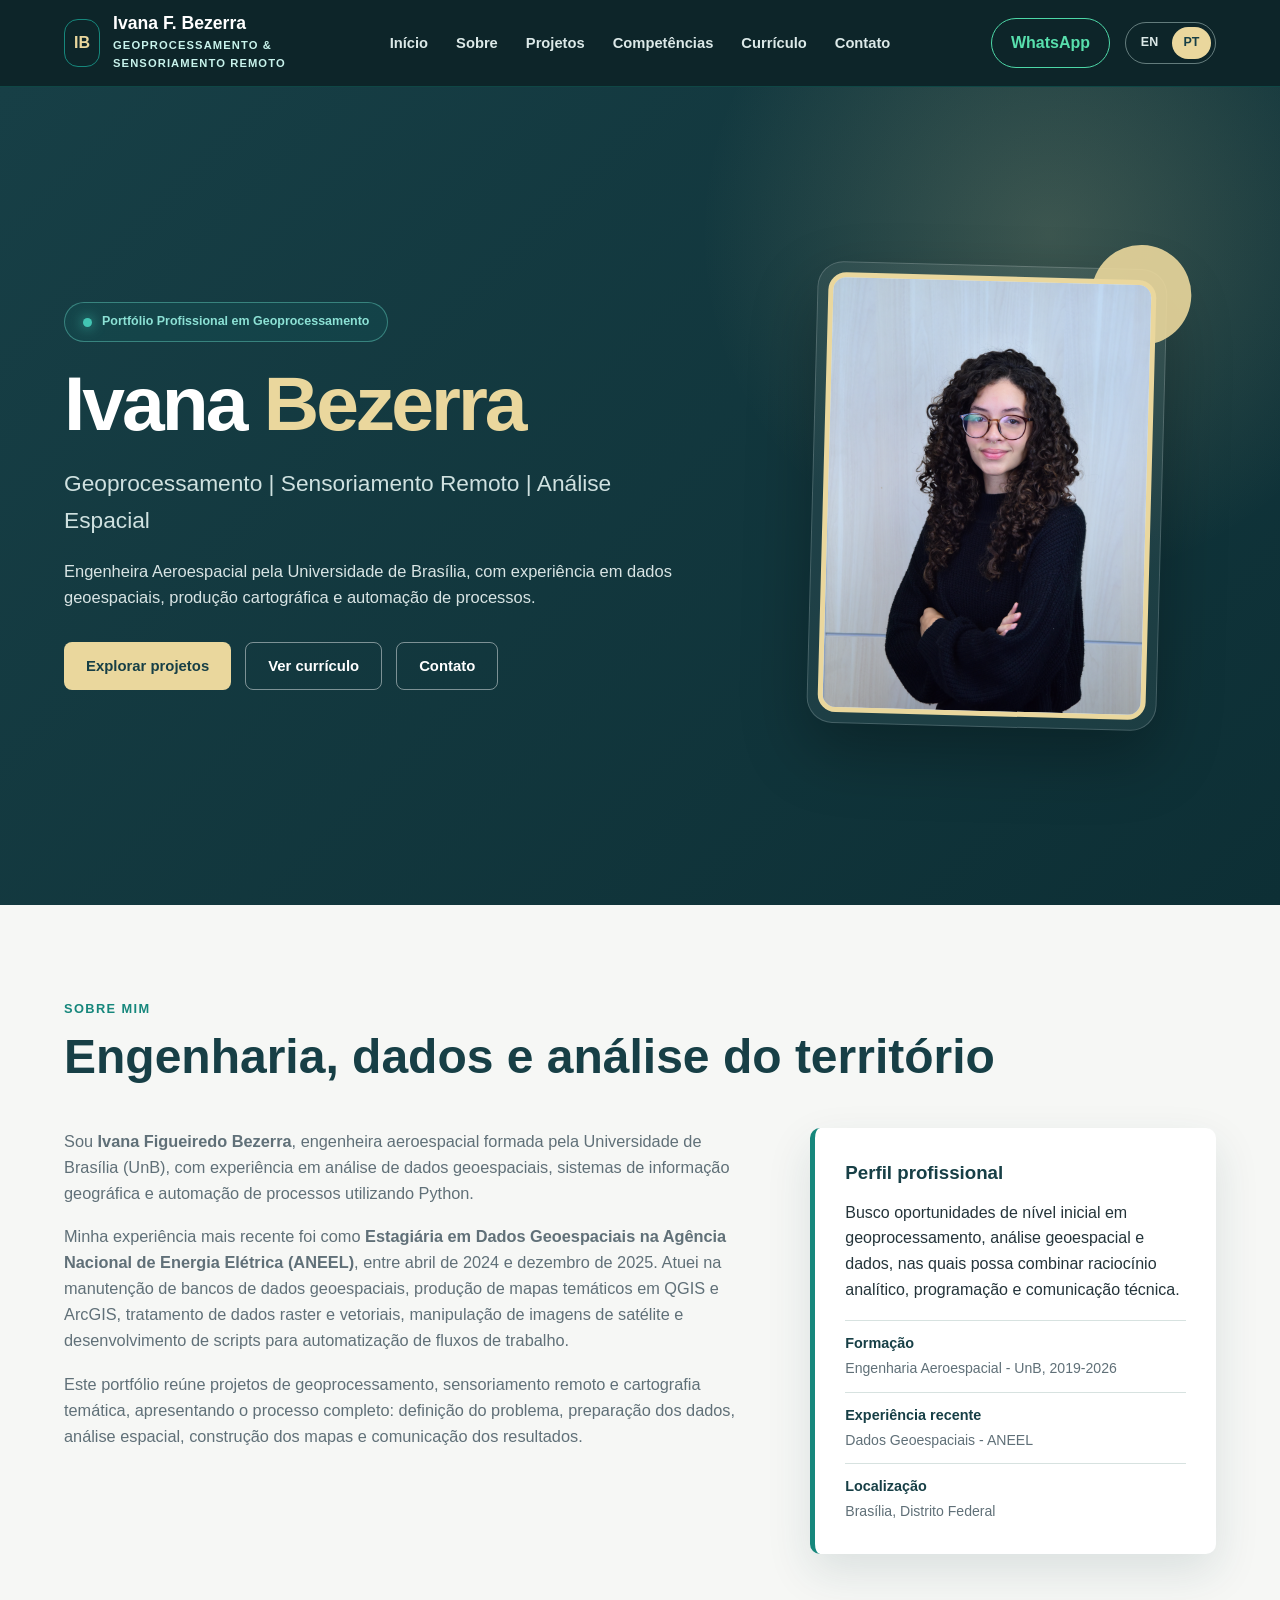
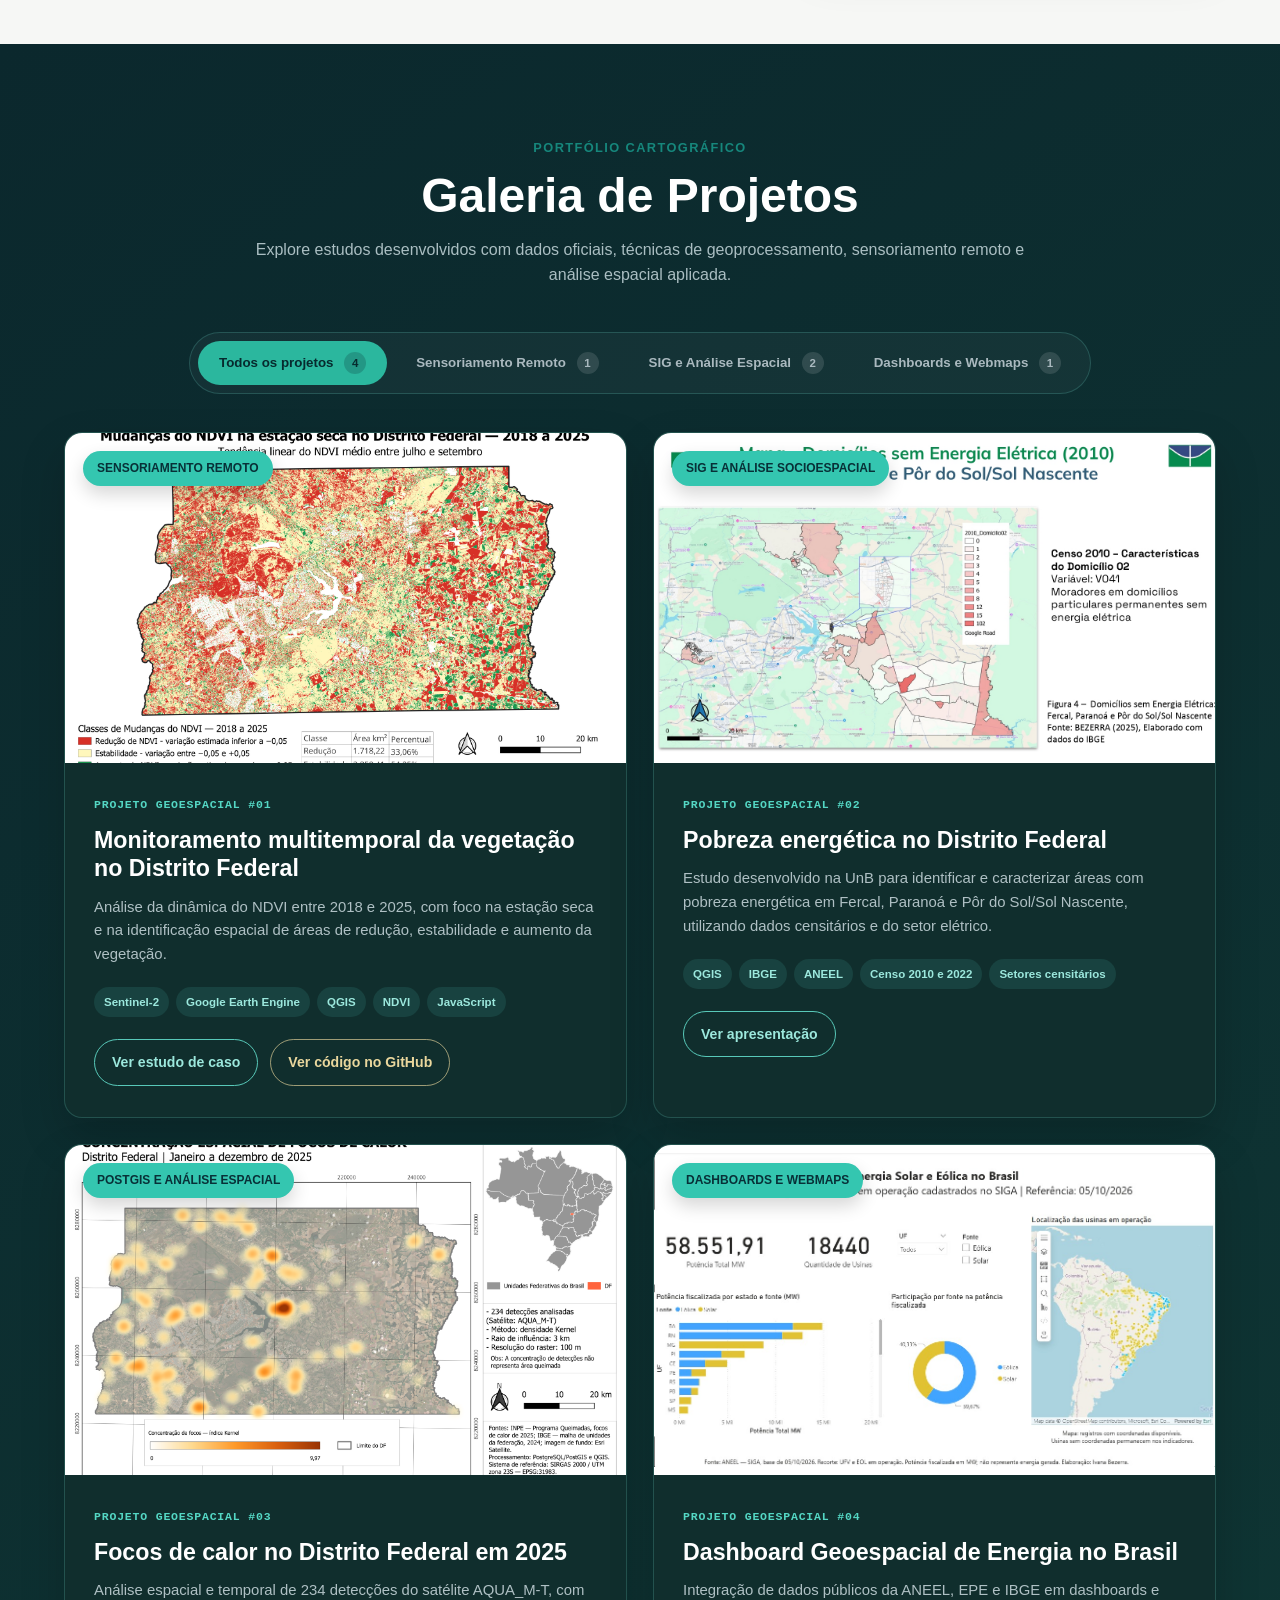
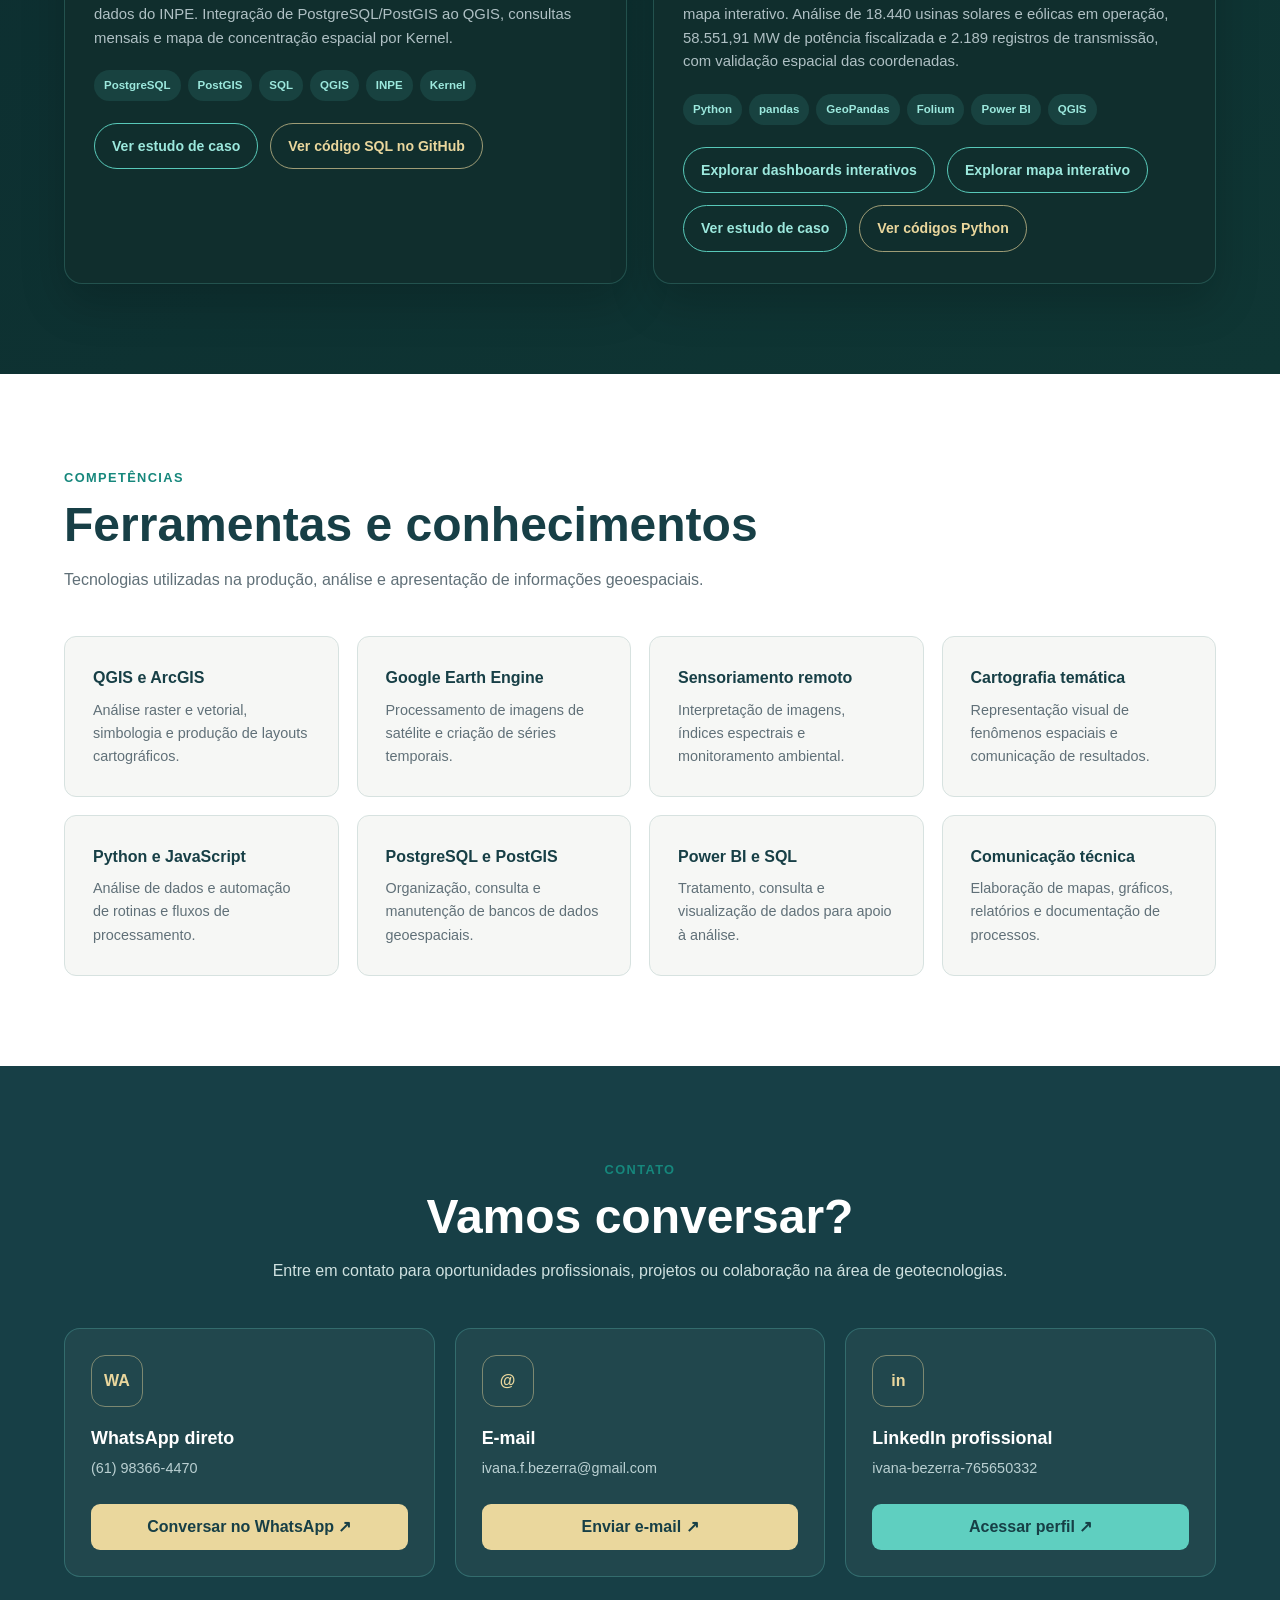
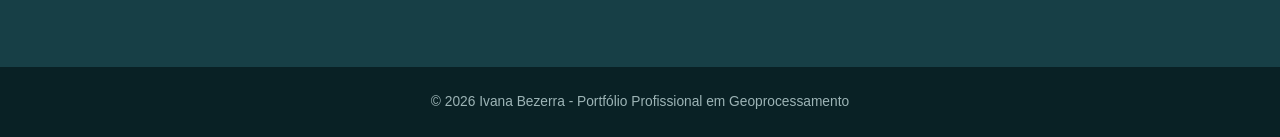
==== pt/index.html @ 97e7519b "Add files via upload English option" ====
<!DOCTYPE html>

<html lang="pt-BR">
<head>
<meta charset="utf-8"/><meta content="width=device-width, initial-scale=1.0" name="viewport"/>
<title>Ivana Bezerra | Portfólio Profissional em Geoprocessamento</title>
<meta content="Portfólio profissional de Ivana Bezerra em geoprocessamento, sensoriamento remoto, cartografia temática e análise espacial." name="description"/>

<link href="../styles.css" rel="stylesheet"/><link href="https://ivanafbezerra-afk.github.io/pt/" rel="canonical"/><link href="https://ivanafbezerra-afk.github.io/" hreflang="en" rel="alternate"/><link href="https://ivanafbezerra-afk.github.io/pt/" hreflang="pt-BR" rel="alternate"/><link href="https://ivanafbezerra-afk.github.io/" hreflang="x-default" rel="alternate"/><meta content="website" property="og:type"/><meta content="Ivana Bezerra | Portfólio Profissional em Geoprocessamento" property="og:title"/><meta content="Portfólio profissional de Ivana Bezerra em geoprocessamento, sensoriamento remoto, cartografia temática e análise espacial." property="og:description"/><meta content="pt_BR" property="og:locale"/><meta content="https://ivanafbezerra-afk.github.io/pt/" property="og:url"/></head>
<body>
<header><nav class="container"><a class="brand" href="#inicio"><span class="brand-mark">IB</span><span><strong>Ivana F. Bezerra</strong><small>Geoprocessamento &amp; Sensoriamento Remoto</small></span></a><ul class="menu"><li><a href="#inicio">Início</a></li><li><a href="#sobre">Sobre</a></li><li><a href="#projetos">Projetos</a></li><li><a href="#competencias">Competências</a></li><li><a href="../curriculo-ivana-bezerra.pdf" target="_blank">Currículo</a></li><li><a href="#contato">Contato</a></li></ul><div class="nav-actions"><a class="whatsapp-top" href="https://wa.me/5561983664470" rel="noopener noreferrer" target="_blank">WhatsApp</a><div aria-label="Choose language / Selecione o idioma" class="lang-switch"><a href="../" lang="en" title="English">EN</a><a aria-current="page" href="./" lang="pt-BR" title="Português">PT</a></div></div></nav></header>
<main>
<section class="hero" id="inicio"><div class="container hero-grid"><div><span class="tag">Portfólio Profissional em Geoprocessamento</span><h1>Ivana <span>Bezerra</span></h1><h2>Geoprocessamento | Sensoriamento Remoto | Análise Espacial</h2><p>Engenheira Aeroespacial pela Universidade de Brasília, com experiência em dados geoespaciais, produção cartográfica e automação de processos.</p><div class="buttons"><a class="button" href="#projetos">Explorar projetos</a><a class="button button-outline" href="../curriculo-ivana-bezerra.pdf" rel="noopener noreferrer" target="_blank">Ver currículo</a><a class="button button-outline" href="#contato">Contato</a></div></div><div class="profile-wrap"><img alt="Fotografia profissional de Ivana Bezerra" class="profile-photo" src="../foto-ivana.JPG"/></div></div></section>
<section id="sobre"><div class="container"><div class="section-head"><span>Sobre mim</span><h2>Engenharia, dados e análise do território</h2></div><div class="about-grid"><div class="about-copy"><p>Sou <strong>Ivana Figueiredo Bezerra</strong>, engenheira aeroespacial formada pela Universidade de Brasília (UnB), com experiência em análise de dados geoespaciais, sistemas de informação geográfica e automação de processos utilizando Python.</p><p>Minha experiência mais recente foi como <strong>Estagiária em Dados Geoespaciais na Agência Nacional de Energia Elétrica (ANEEL)</strong>, entre abril de 2024 e dezembro de 2025. Atuei na manutenção de bancos de dados geoespaciais, produção de mapas temáticos em QGIS e ArcGIS, tratamento de dados raster e vetoriais, manipulação de imagens de satélite e desenvolvimento de scripts para automatização de fluxos de trabalho.</p><p>Este portfólio reúne projetos de geoprocessamento, sensoriamento remoto e cartografia temática, apresentando o processo completo: definição do problema, preparação dos dados, análise espacial, construção dos mapas e comunicação dos resultados.</p></div><aside class="highlight"><h3>Perfil profissional</h3><p>Busco oportunidades de nível inicial em geoprocessamento, análise geoespacial e dados, nas quais possa combinar raciocínio analítico, programação e comunicação técnica.</p><div class="facts"><div class="fact"><strong>Formação</strong><span>Engenharia Aeroespacial - UnB, 2019-2026</span></div><div class="fact"><strong>Experiência recente</strong><span>Dados Geoespaciais - ANEEL</span></div><div class="fact"><strong>Localização</strong><span>Brasília, Distrito Federal</span></div></div></aside></div></div></section>
<section class="projects" id="projetos"><div class="container"><div class="section-head center"><span>Portfólio cartográfico</span><h2>Galeria de Projetos</h2><p>Explore estudos desenvolvidos com dados oficiais, técnicas de geoprocessamento, sensoriamento remoto e análise espacial aplicada.</p></div><div aria-label="Filtrar projetos por categoria" class="filters"><button class="filter active" data-filter="todos" type="button">Todos os projetos <span>4</span></button><button class="filter" data-filter="sensoriamento" type="button">Sensoriamento Remoto <span>1</span></button><button class="filter" data-filter="sig" type="button">SIG e Análise Espacial <span>2</span></button><button class="filter" data-filter="dashboards" type="button">Dashboards e Webmaps <span>1</span></button></div><div class="gallery" id="projectGallery">
<article class="project-card" data-category="sensoriamento"><div class="project-image"><span class="category-badge">Sensoriamento remoto</span><img alt="Mapa de mudanças do NDVI no Distrito Federal entre 2018 e 2025" src="../capa-projeto-ndvi.png"/></div><div class="project-body"><span class="project-label">Projeto geoespacial #01</span><h3>Monitoramento multitemporal da vegetação no Distrito Federal</h3><p>Análise da dinâmica do NDVI entre 2018 e 2025, com foco na estação seca e na identificação espacial de áreas de redução, estabilidade e aumento da vegetação.</p><div class="tech"><span>Sentinel-2</span><span>Google Earth Engine</span><span>QGIS</span><span>NDVI</span><span>JavaScript</span></div><div class="project-actions"><a class="project-button" href="../estudo-ndvi-distrito-federal.pdf" rel="noopener noreferrer" target="_blank">Ver estudo de caso</a><a class="project-button project-button-secondary" href="https://github.com/ivanafbezerra-afk/monitoramento-ndvi-distrito-federal" rel="noopener noreferrer" target="_blank">Ver código no GitHub</a></div></div></article>
<article class="project-card" data-category="sig"><div class="project-image"><span class="category-badge">SIG e análise socioespacial</span><img alt="Mapa do estudo de pobreza energética no Distrito Federal" src="../capa-pobreza-energetica.png"/></div><div class="project-body"><span class="project-label">Projeto geoespacial #02</span><h3>Pobreza energética no Distrito Federal</h3><p>Estudo desenvolvido na UnB para identificar e caracterizar áreas com pobreza energética em Fercal, Paranoá e Pôr do Sol/Sol Nascente, utilizando dados censitários e do setor elétrico.</p><div class="tech"><span>QGIS</span><span>IBGE</span><span>ANEEL</span><span>Censo 2010 e 2022</span><span>Setores censitários</span></div><div class="project-actions"><a class="project-button" href="../estudo-pobreza-energetica.pdf" rel="noopener noreferrer" target="_blank">Ver apresentação</a></div></div></article>
<article class="project-card" data-category="sig"><div class="project-image"><span class="category-badge">PostGIS e análise espacial</span><img alt="Mapa de concentração espacial dos focos de calor no Distrito Federal em 2025" loading="lazy" src="../capa-projeto-queimadas.png"/></div><div class="project-body"><span class="project-label">Projeto geoespacial #03</span><h3>Focos de calor no Distrito Federal em 2025</h3><p>Análise espacial e temporal de 234 detecções do satélite AQUA_M-T, com dados do INPE. Integração de PostgreSQL/PostGIS ao QGIS, consultas mensais e mapa de concentração espacial por Kernel.</p><div class="tech"><span>PostgreSQL</span><span>PostGIS</span><span>SQL</span><span>QGIS</span><span>INPE</span><span>Kernel</span></div><div class="project-actions"><a class="project-button" href="../estudo-queimadas-distrito-federal.pdf" rel="noopener noreferrer" target="_blank">Ver estudo de caso</a><a class="project-button project-button-secondary" href="https://github.com/ivanafbezerra-afk/estudo-areas-queimadas-df-2025/blob/HEAD/scripts_queimadas_df_2025.sql" rel="noopener noreferrer" target="_blank">Ver código SQL no GitHub</a></div></div></article>
<article class="project-card" data-category="dashboards"><div class="project-image" style="background:#fff"><span class="category-badge">Dashboards e Webmaps</span><img alt="Dashboard de usinas solares e eólicas no Brasil, com indicadores de potência e mapa" loading="lazy" src="../capa-energia-brasil.png" style="object-fit:contain"/></div><div class="project-body"><span class="project-label">Projeto geoespacial #04</span><h3>Dashboard Geoespacial de Energia no Brasil</h3><p>Integração de dados públicos da ANEEL, EPE e IBGE em dashboards e mapa interativo. Análise de 18.440 usinas solares e eólicas em operação, 58.551,91 MW de potência fiscalizada e 2.189 registros de transmissão, com validação espacial das coordenadas.</p><div class="tech"><span>Python</span><span>pandas</span><span>GeoPandas</span><span>Folium</span><span>Power BI</span><span>QGIS</span></div><div class="project-actions"><a class="project-button" href="https://ivanafbezerra-afk.github.io/dashboard-energia-brasil/dashboard.html" rel="noopener noreferrer" target="_blank">Explorar dashboards interativos</a><a class="project-button" href="https://ivanafbezerra-afk.github.io/dashboard-energia-brasil/" rel="noopener noreferrer" target="_blank">Explorar mapa interativo</a><a class="project-button" href="../estudo-energia-brasil.pdf" rel="noopener noreferrer" target="_blank">Ver estudo de caso</a><a class="project-button project-button-secondary" href="https://github.com/ivanafbezerra-afk/dashboard-energia-brasil/tree/main/scripts" rel="noopener noreferrer" target="_blank">Ver códigos Python</a></div></div></article>
</div></div></section>
<section class="skills" id="competencias"><div class="container"><div class="section-head"><span>Competências</span><h2>Ferramentas e conhecimentos</h2><p>Tecnologias utilizadas na produção, análise e apresentação de informações geoespaciais.</p></div><div class="skills-grid"><article class="skill"><h3>QGIS e ArcGIS</h3><p>Análise raster e vetorial, simbologia e produção de layouts cartográficos.</p></article><article class="skill"><h3>Google Earth Engine</h3><p>Processamento de imagens de satélite e criação de séries temporais.</p></article><article class="skill"><h3>Sensoriamento remoto</h3><p>Interpretação de imagens, índices espectrais e monitoramento ambiental.</p></article><article class="skill"><h3>Cartografia temática</h3><p>Representação visual de fenômenos espaciais e comunicação de resultados.</p></article><article class="skill"><h3>Python e JavaScript</h3><p>Análise de dados e automação de rotinas e fluxos de processamento.</p></article><article class="skill"><h3>PostgreSQL e PostGIS</h3><p>Organização, consulta e manutenção de bancos de dados geoespaciais.</p></article><article class="skill"><h3>Power BI e SQL</h3><p>Tratamento, consulta e visualização de dados para apoio à análise.</p></article><article class="skill"><h3>Comunicação técnica</h3><p>Elaboração de mapas, gráficos, relatórios e documentação de processos.</p></article></div></div></section>
<section class="contact" id="contato"><div class="container"><div class="section-head center"><span>Contato</span><h2>Vamos conversar?</h2><p>Entre em contato para oportunidades profissionais, projetos ou colaboração na área de geotecnologias.</p></div><div class="contact-grid"><article class="contact-card"><span class="contact-icon">WA</span><h3>WhatsApp direto</h3><p class="contact-value">(61) 98366-4470</p><a class="contact-button" href="https://wa.me/5561983664470" rel="noopener noreferrer" target="_blank">Conversar no WhatsApp ↗</a></article><article class="contact-card"><span class="contact-icon">@</span><h3>E-mail</h3><p class="contact-value">ivana.f.bezerra@gmail.com</p><a class="contact-button" href="mailto:ivana.f.bezerra@gmail.com">Enviar e-mail ↗</a></article><article class="contact-card"><span class="contact-icon">in</span><h3>LinkedIn profissional</h3><p class="contact-value">ivana-bezerra-765650332</p><a class="contact-button linkedin" href="https://www.linkedin.com/in/ivana-bezerra-765650332" rel="noopener noreferrer" target="_blank">Acessar perfil ↗</a></article></div></div></section>
</main>
<footer><div class="container">© 2026 Ivana Bezerra - Portfólio Profissional em Geoprocessamento</div></footer>

<script defer="True" src="../main.js"></script></body>
</html>
---- styles.css ----
:root{--navy:#173f46;--dark:#0d2f35;--teal:#16877c;--mint:#dcefed;--sand:#ead79d;--bg:#f6f7f5;--white:#fff;--text:#24343a;--muted:#607078;--border:#d7e2e0;--shadow:0 18px 45px rgba(23,63,70,.12)}
    *{box-sizing:border-box;margin:0;padding:0}html{scroll-behavior:smooth}body{font-family:Arial,Helvetica,sans-serif;background:var(--bg);color:var(--text);line-height:1.6;overflow-x:hidden}a{color:inherit;text-decoration:none}.container{width:min(1180px,90%);margin:auto}
    header{position:sticky;top:0;z-index:1000;background:rgba(9,33,37,.98);border-bottom:1px solid rgba(22,135,124,.35)}nav{min-height:86px;display:grid;grid-template-columns:1fr auto 1fr;align-items:center;gap:28px}.brand{display:flex;align-items:center;gap:13px;color:#fff}.brand-mark{width:48px;height:48px;display:grid;place-content:center;border:1px solid var(--teal);border-radius:14px;color:var(--sand);font-weight:900}.brand strong{display:block;font-size:1.1rem;line-height:1.15}.brand small{display:block;margin-top:4px;color:#c8f3ec;font-size:.7rem;font-weight:800;letter-spacing:1.1px;text-transform:uppercase}.menu{display:flex;align-items:center;gap:28px;list-style:none;color:#dce9e8}.menu a{font-size:.92rem;font-weight:700}.menu a:hover{color:var(--sand)}.whatsapp-top{justify-self:end;display:inline-flex;align-items:center;gap:9px;padding:11px 19px;border:1px solid #4dd7a7;border-radius:999px;color:#58dfad;font-weight:800}.whatsapp-top:hover{background:#4dd7a7;color:#092125}
    .hero{min-height:650px;display:flex;align-items:center;background:radial-gradient(circle at 82% 18%,rgba(234,215,157,.2),transparent 28%),linear-gradient(135deg,var(--navy),var(--dark));color:#fff}.hero-grid{display:grid;grid-template-columns:1.15fr .85fr;align-items:center;gap:75px;padding:88px 0}.tag{display:inline-flex;align-items:center;gap:10px;margin-bottom:22px;padding:9px 18px;border:1px solid rgba(101,208,194,.45);border-radius:999px;background:rgba(22,135,124,.12);color:#8ce1d5;font-size:.78rem;font-weight:800}.tag:before{content:"";width:9px;height:9px;border-radius:50%;background:#42c5b3;box-shadow:0 0 13px #42c5b3}.hero h1{font-size:clamp(3rem,6vw,5.6rem);line-height:1.02;letter-spacing:-3px}.hero h1 span{color:var(--sand)}.hero h2{margin-top:23px;color:#cfe1e0;font-size:clamp(1.1rem,2vw,1.42rem);font-weight:400}.hero p{max-width:680px;margin-top:20px;color:#d8e4e4;font-size:1.03rem}.buttons{display:flex;flex-wrap:wrap;gap:14px;margin-top:31px}.button{display:inline-flex;align-items:center;justify-content:center;min-height:48px;padding:0 22px;border:0;border-radius:8px;background:var(--sand);color:var(--navy);font:800 .93rem Arial;cursor:pointer;transition:.2s}.button:hover{transform:translateY(-2px)}.button-outline{border:1px solid rgba(255,255,255,.45);background:transparent;color:#fff}.profile-wrap{position:relative;width:min(350px,100%);margin:auto;padding:10px;border:1px solid rgba(255,255,255,.18);border-radius:26px;background:rgba(255,255,255,.06);box-shadow:0 28px 65px rgba(0,0,0,.28);transform:rotate(1.5deg)}.profile-wrap:before{position:absolute;content:"";width:100px;height:100px;right:-25px;top:-25px;border-radius:50%;background:var(--sand);opacity:.9;z-index:-1}.profile-photo{display:block;width:100%;height:440px;object-fit:cover;object-position:center 30%;border:5px solid var(--sand);border-radius:18px;background:#dbe5e8}
    section{padding:90px 0}.section-head{margin-bottom:44px}.section-head>span{color:var(--teal);font-size:.8rem;font-weight:800;letter-spacing:1.4px;text-transform:uppercase}.section-head h2{margin-top:8px;color:var(--navy);font-size:clamp(2rem,4vw,3rem);line-height:1.15}.section-head p{max-width:780px;margin-top:14px;color:var(--muted)}.center{text-align:center}.center p{margin:14px auto 0}.about-grid{display:grid;grid-template-columns:1.25fr .75fr;gap:70px;align-items:start}.about-copy p{margin-bottom:17px;color:var(--muted);font-size:1.02rem}.highlight{padding:30px;border-left:5px solid var(--teal);border-radius:10px;background:#fff;box-shadow:var(--shadow)}.highlight h3{margin-bottom:12px;color:var(--navy)}.facts{margin-top:18px;display:grid;gap:11px}.fact{padding-top:11px;border-top:1px solid var(--border)}.fact strong{display:block;color:var(--navy);font-size:.9rem}.fact span{color:var(--muted);font-size:.88rem}
    .projects{background:linear-gradient(145deg,#0b282d,#0f3634);color:#fff}.projects .section-head h2{color:#fff}.projects .section-head p{color:#aabec2}.filters{display:flex;justify-content:center;flex-wrap:wrap;gap:8px;width:max-content;max-width:100%;margin:0 auto 38px;padding:8px;border:1px solid rgba(101,208,194,.22);border-radius:999px;background:rgba(255,255,255,.035)}.filter{padding:11px 21px;border:0;border-radius:999px;background:transparent;color:#aab9bf;font-weight:800;cursor:pointer}.filter span{display:inline-grid;place-content:center;min-width:22px;height:22px;margin-left:7px;border-radius:50%;background:rgba(255,255,255,.12);font-size:.72rem}.filter.active,.filter:hover{background:#2bb79e;color:#072a2e}.filter.active span{background:rgba(7,42,46,.22)}.gallery{display:grid;grid-template-columns:repeat(2,1fr);gap:26px}.project-card{overflow:hidden;border:1px solid rgba(101,208,194,.22);border-radius:18px;background:#102e2d;box-shadow:0 20px 45px rgba(0,0,0,.18);transition:.25s}.project-card:hover{transform:translateY(-6px);border-color:#58c9b9}.project-card.hidden{display:none}.project-image{position:relative;height:330px;display:flex;align-items:center;justify-content:center;overflow:hidden;background:#d8e9e4}.project-image img{width:100%;height:100%;display:block;object-fit:cover;object-position:center;transition:transform .4s ease}.project-card:hover .project-image img{transform:scale(1.03)}.category-badge{position:absolute;top:18px;left:18px;z-index:2;padding:8px 14px;border-radius:999px;background:#34c6b0;color:#083037;font-size:.75rem;font-weight:900;text-transform:uppercase;box-shadow:0 8px 18px rgba(0,0,0,.16)}.project-body{padding:27px 29px 31px}.project-label{color:#54d7c4;font:800 .72rem monospace;letter-spacing:.8px;text-transform:uppercase}.project-card h3{margin:10px 0 13px;color:#fff;font-size:1.45rem;line-height:1.23}.project-card p{color:#afc0c4;font-size:.93rem}.tech{display:flex;flex-wrap:wrap;gap:7px;margin:20px 0}.tech span{padding:6px 10px;border-radius:999px;background:rgba(85,211,192,.12);color:#9ce8dd;font-size:.72rem;font-weight:700}.project-actions{display:flex;flex-wrap:wrap;align-items:center;gap:12px;margin-top:22px}.project-button{display:inline-flex;align-items:center;justify-content:center;padding:11px 17px;border:1px solid #58c9b9;border-radius:999px;color:#9ce8dd;font-size:.88rem;font-weight:800;transition:.25s ease}.project-button:hover{color:#072a2e;background:#58c9b9;transform:translateY(-2px)}.project-button-secondary{color:var(--sand);border-color:rgba(234,215,157,.65)}.project-button-secondary:hover{color:#102e2d;background:var(--sand);border-color:var(--sand)}
    .skills{background:#fff}.skills-grid{display:grid;grid-template-columns:repeat(4,1fr);gap:18px}.skill{min-height:145px;padding:28px;border:1px solid var(--border);border-radius:12px;background:var(--bg);transition:.2s}.skill:hover{transform:translateY(-4px);border-color:#aad1cc;box-shadow:0 12px 25px rgba(23,63,70,.08)}.skill h3{margin-bottom:8px;color:var(--navy);font-size:1rem}.skill p{color:var(--muted);font-size:.9rem}
    .contact{background:var(--navy);color:#fff}.contact .section-head h2{color:#fff}.contact .section-head p{color:#cfe1e0}.contact-grid{display:grid;grid-template-columns:repeat(3,1fr);gap:20px}.contact-card{display:flex;flex-direction:column;min-height:235px;padding:26px;border:1px solid rgba(101,208,194,.27);border-radius:16px;background:rgba(255,255,255,.045)}.contact-icon{width:52px;height:52px;display:grid;place-content:center;margin-bottom:17px;border:1px solid rgba(234,215,157,.45);border-radius:14px;color:var(--sand);font-weight:900}.contact-card h3{font-size:1.12rem}.contact-value{margin:4px 0 24px;color:#bad0d2;font-size:.9rem;overflow-wrap:anywhere}.contact-button{margin-top:auto;display:flex;justify-content:center;align-items:center;min-height:46px;padding:0 15px;border-radius:9px;background:var(--sand);color:var(--navy);font-weight:800}.contact-button.linkedin{background:#5fcfc0}.contact-button:hover{filter:brightness(1.07)}footer{padding:24px 0;background:#092125;color:#9db4b6;text-align:center;font-size:.86rem}
    @media(max-width:950px){nav{grid-template-columns:1fr auto}.menu{display:none}.gallery,.contact-grid{grid-template-columns:1fr 1fr}.skills-grid{grid-template-columns:repeat(2,1fr)}}@media(max-width:800px){.hero-grid,.about-grid{grid-template-columns:1fr}.hero-grid{gap:45px}.profile-wrap{width:min(300px,82%)}.profile-photo{height:370px}.filters{width:100%;border-radius:18px}.gallery{grid-template-columns:1fr}.project-image{height:300px}}@media(max-width:560px){nav{min-height:76px}.brand-mark{display:none}.brand small{font-size:.62rem}.whatsapp-top{padding:9px 13px;font-size:.82rem}.hero h1{letter-spacing:-1.5px}.contact-grid,.skills-grid{grid-template-columns:1fr}.filters{align-items:stretch}.filter{width:100%}section{padding:70px 0}.project-image{height:240px}}
  

/* Bilingual navigation; preserves the original visual identity. */
.nav-actions{justify-self:end;display:flex;align-items:center;justify-content:flex-end;gap:15px}
.lang-switch{display:inline-flex;align-items:center;gap:3px;padding:4px;border:1px solid rgba(206,230,227,.45);border-radius:999px;white-space:nowrap}
.lang-switch a{display:inline-flex;min-width:39px;min-height:32px;align-items:center;justify-content:center;border-radius:999px;font-size:.78rem;font-weight:800;color:#dce9e8;transition:background .2s,color .2s}
.lang-switch a:hover{background:rgba(255,255,255,.12);color:#fff}
.lang-switch a[aria-current="page"]{background:var(--sand);color:var(--navy)}
.reports-note{display:inline-flex;align-items:center;gap:8px;margin-top:16px!important;padding:9px 13px;border-radius:8px;border:1px solid rgba(180,219,209,.30);color:#cddfdd!important;font-size:.84rem!important}
@media(max-width:1100px){nav{gap:14px}.menu{gap:17px}.nav-actions{gap:8px}.whatsapp-top{padding:10px 12px}}
@media(max-width:950px){nav{grid-template-columns:1fr auto}}
@media(max-width:560px){.whatsapp-top{display:none}.nav-actions{gap:0}.lang-switch a{min-width:36px}.brand strong{font-size:.98rem}}
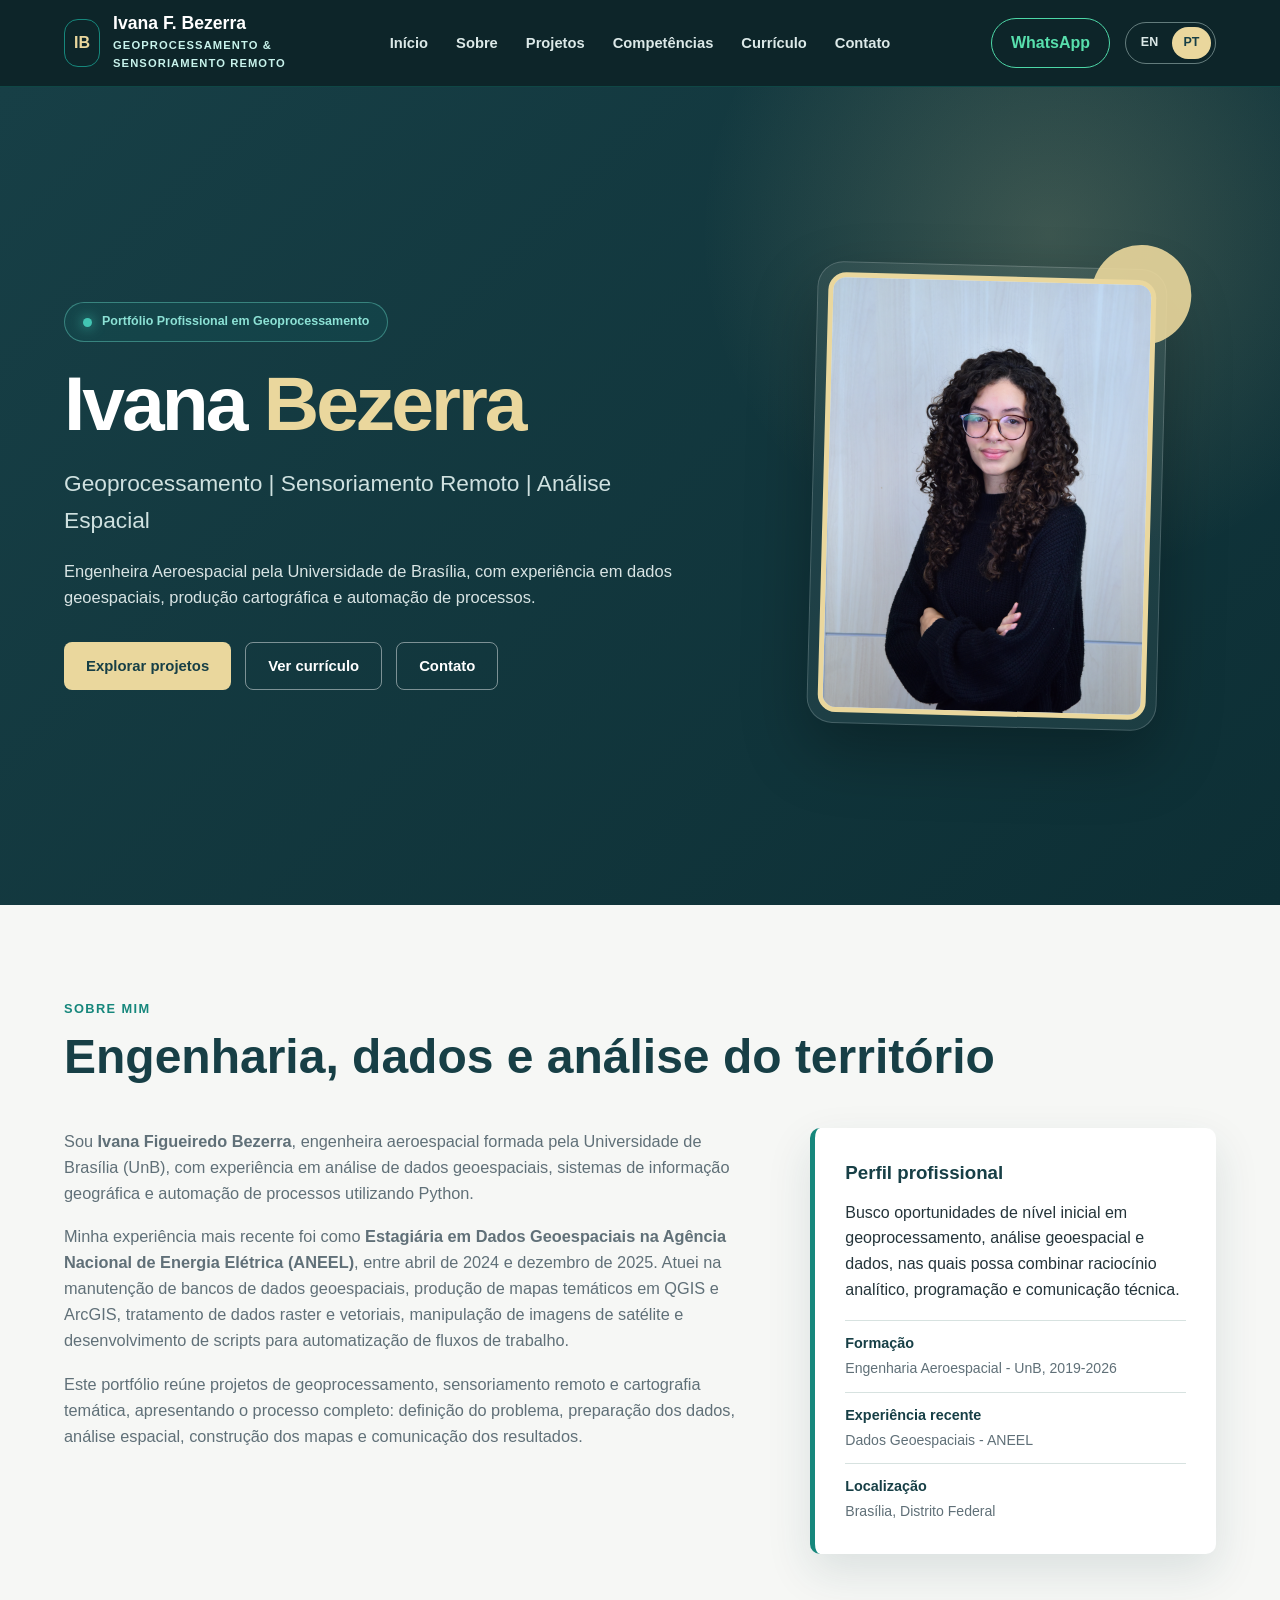
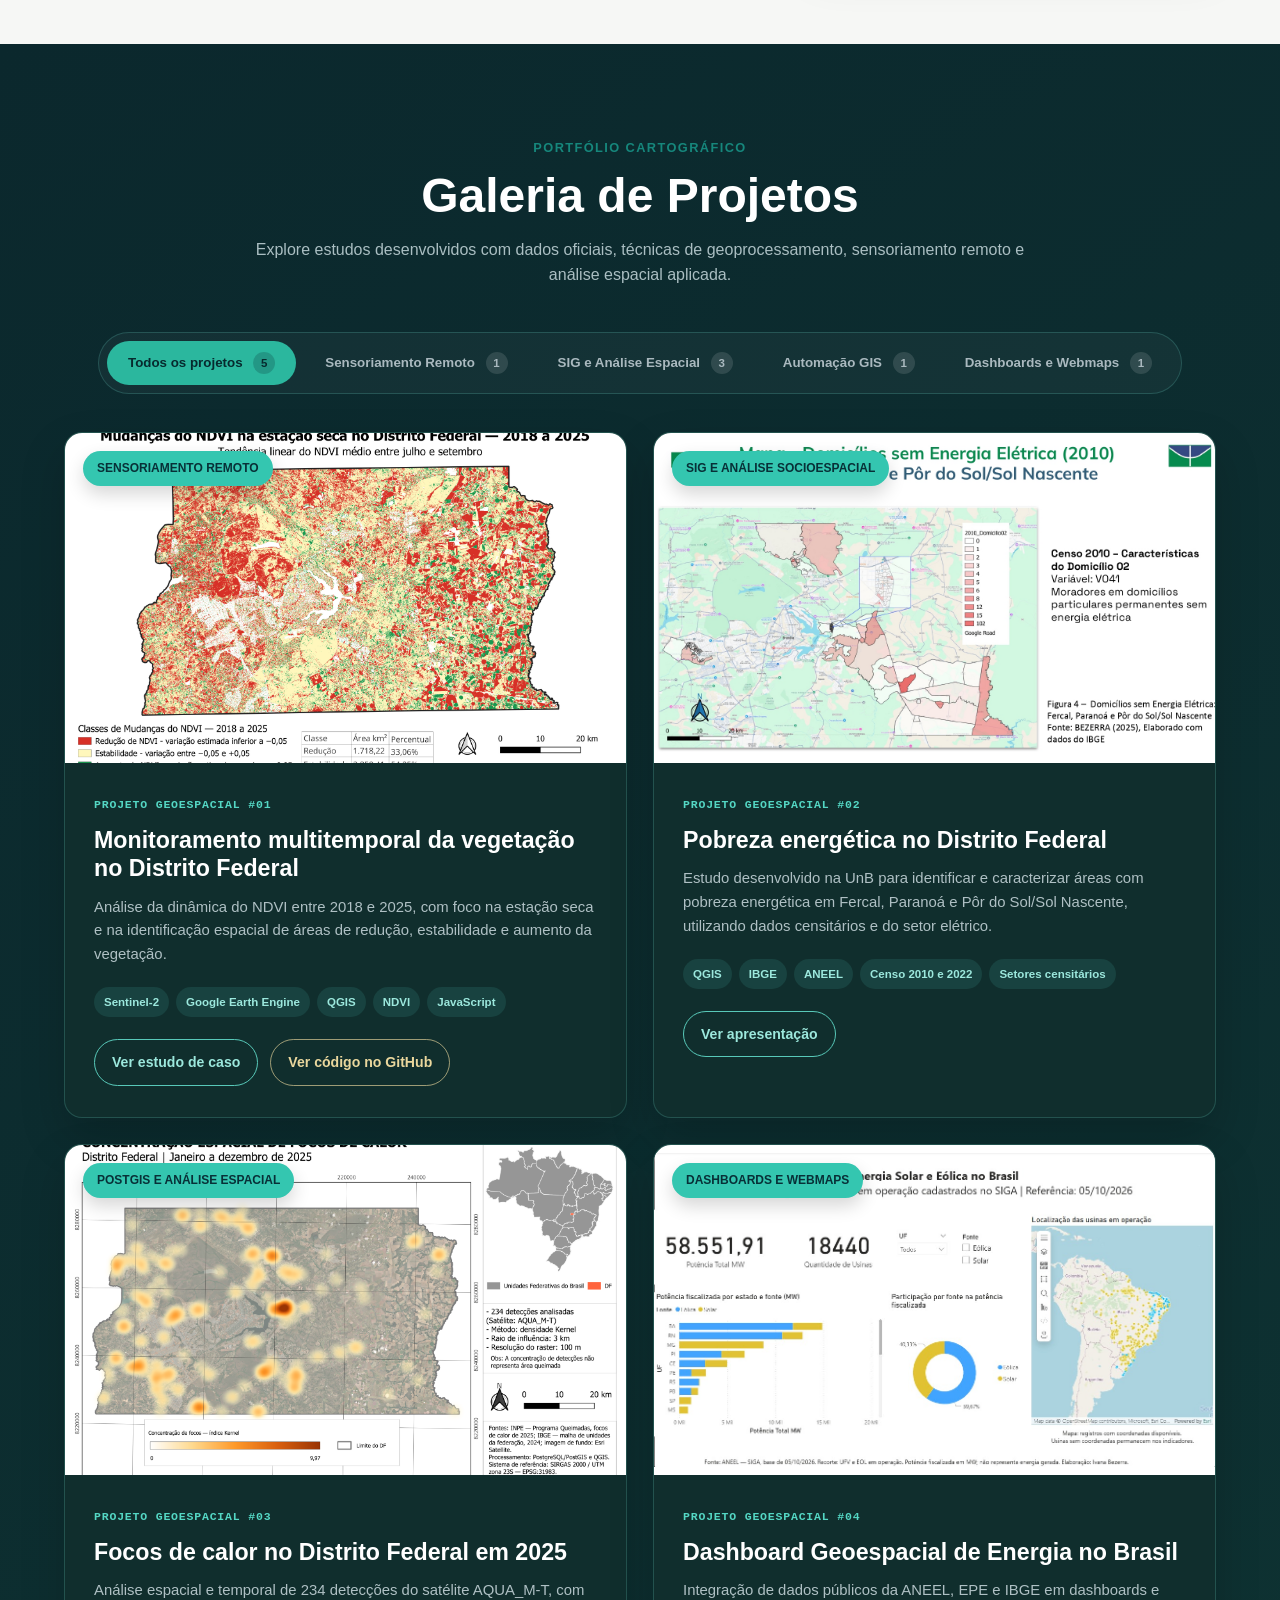
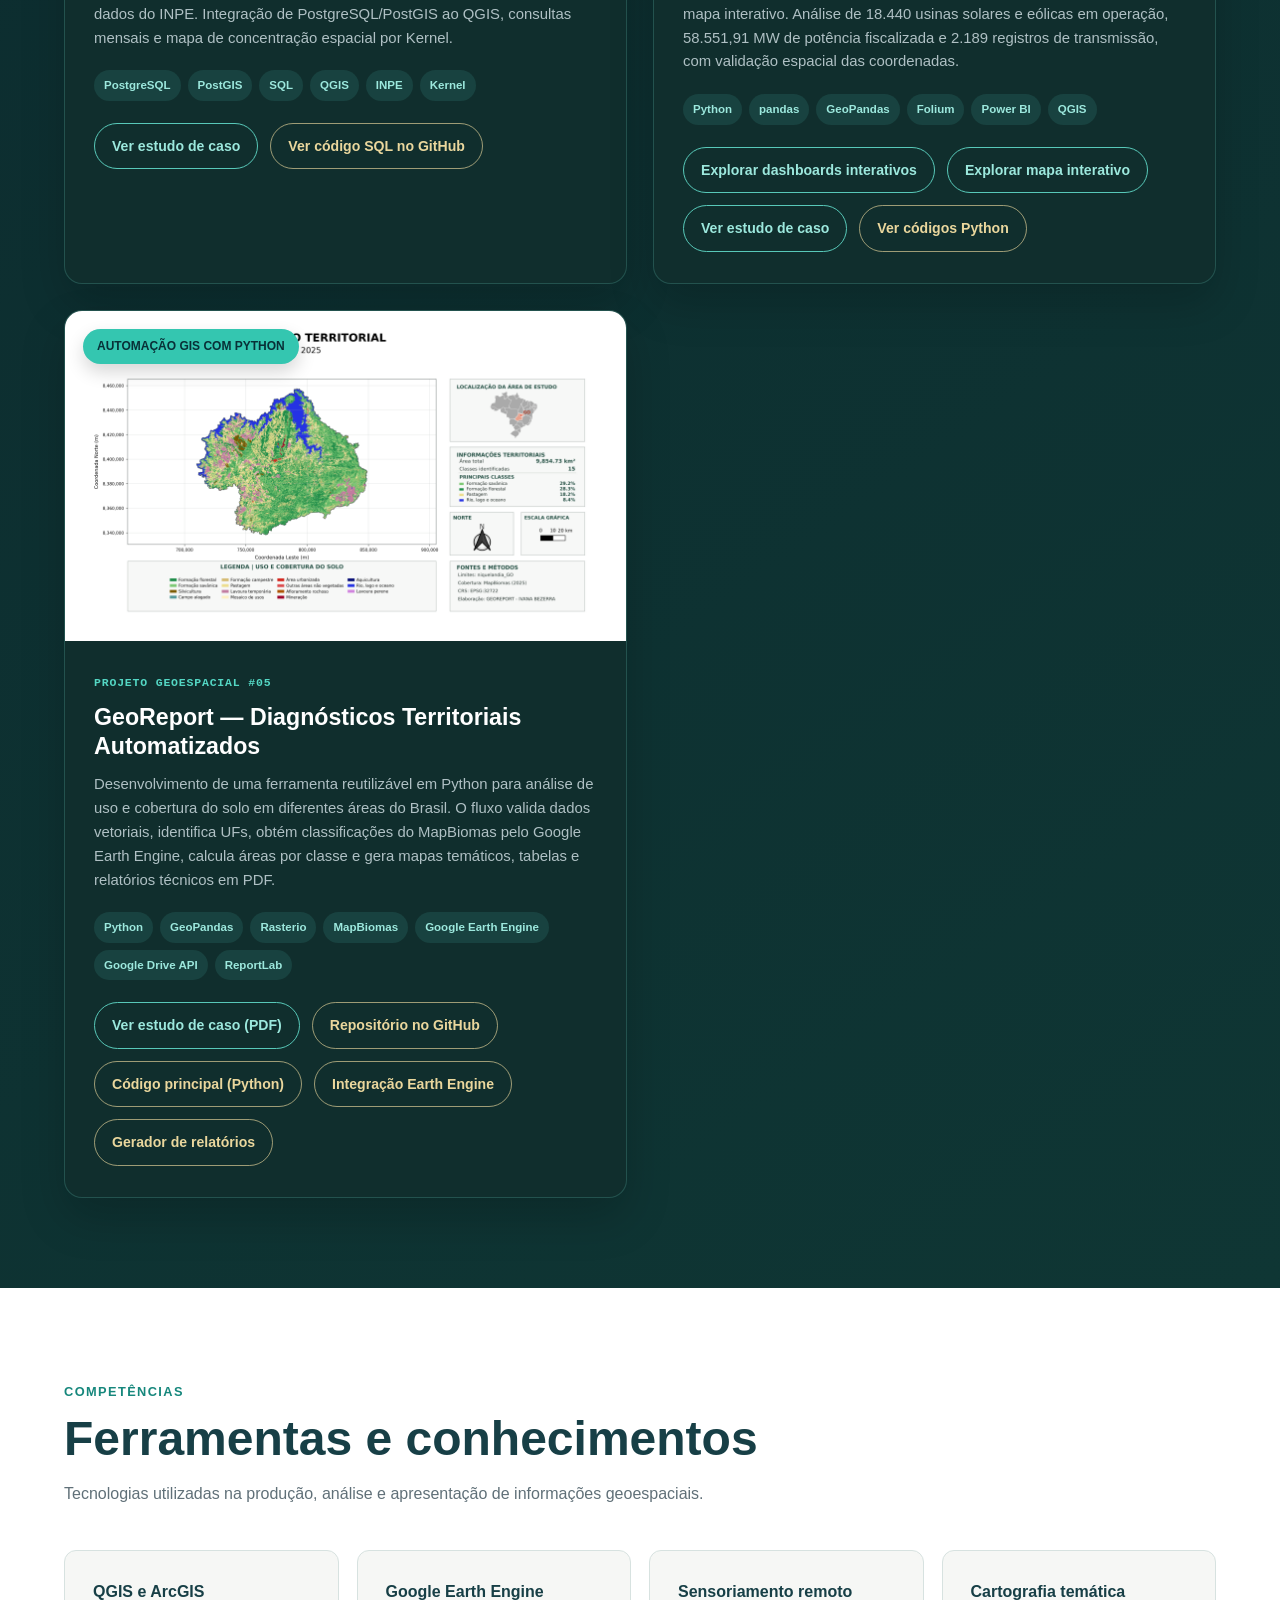
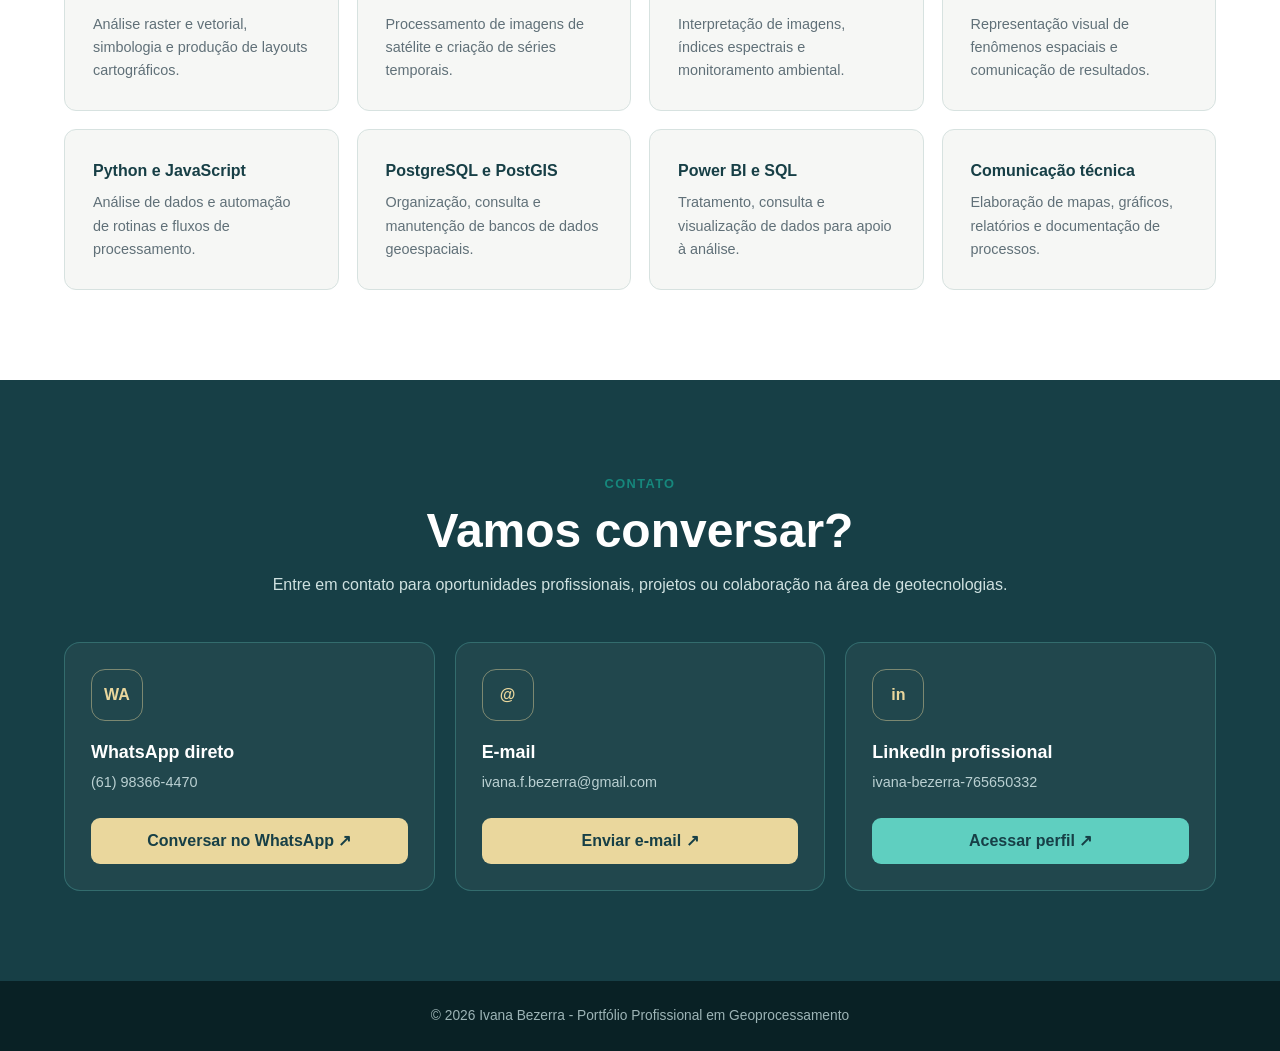
==== commit 8c7fc056: "Add files via upload" ====
--- a/pt/index.html
+++ b/pt/index.html
@@ -5,23 +5,34 @@
 <meta charset="utf-8"/><meta content="width=device-width, initial-scale=1.0" name="viewport"/>
 <title>Ivana Bezerra | Portfólio Profissional em Geoprocessamento</title>
 <meta content="Portfólio profissional de Ivana Bezerra em geoprocessamento, sensoriamento remoto, cartografia temática e análise espacial." name="description"/>
-
 <link href="../styles.css" rel="stylesheet"/><link href="https://ivanafbezerra-afk.github.io/pt/" rel="canonical"/><link href="https://ivanafbezerra-afk.github.io/" hreflang="en" rel="alternate"/><link href="https://ivanafbezerra-afk.github.io/pt/" hreflang="pt-BR" rel="alternate"/><link href="https://ivanafbezerra-afk.github.io/" hreflang="x-default" rel="alternate"/><meta content="website" property="og:type"/><meta content="Ivana Bezerra | Portfólio Profissional em Geoprocessamento" property="og:title"/><meta content="Portfólio profissional de Ivana Bezerra em geoprocessamento, sensoriamento remoto, cartografia temática e análise espacial." property="og:description"/><meta content="pt_BR" property="og:locale"/><meta content="https://ivanafbezerra-afk.github.io/pt/" property="og:url"/></head>
 <body>
 <header><nav class="container"><a class="brand" href="#inicio"><span class="brand-mark">IB</span><span><strong>Ivana F. Bezerra</strong><small>Geoprocessamento &amp; Sensoriamento Remoto</small></span></a><ul class="menu"><li><a href="#inicio">Início</a></li><li><a href="#sobre">Sobre</a></li><li><a href="#projetos">Projetos</a></li><li><a href="#competencias">Competências</a></li><li><a href="../curriculo-ivana-bezerra.pdf" target="_blank">Currículo</a></li><li><a href="#contato">Contato</a></li></ul><div class="nav-actions"><a class="whatsapp-top" href="https://wa.me/5561983664470" rel="noopener noreferrer" target="_blank">WhatsApp</a><div aria-label="Choose language / Selecione o idioma" class="lang-switch"><a href="../" lang="en" title="English">EN</a><a aria-current="page" href="./" lang="pt-BR" title="Português">PT</a></div></div></nav></header>
 <main>
 <section class="hero" id="inicio"><div class="container hero-grid"><div><span class="tag">Portfólio Profissional em Geoprocessamento</span><h1>Ivana <span>Bezerra</span></h1><h2>Geoprocessamento | Sensoriamento Remoto | Análise Espacial</h2><p>Engenheira Aeroespacial pela Universidade de Brasília, com experiência em dados geoespaciais, produção cartográfica e automação de processos.</p><div class="buttons"><a class="button" href="#projetos">Explorar projetos</a><a class="button button-outline" href="../curriculo-ivana-bezerra.pdf" rel="noopener noreferrer" target="_blank">Ver currículo</a><a class="button button-outline" href="#contato">Contato</a></div></div><div class="profile-wrap"><img alt="Fotografia profissional de Ivana Bezerra" class="profile-photo" src="../foto-ivana.JPG"/></div></div></section>
 <section id="sobre"><div class="container"><div class="section-head"><span>Sobre mim</span><h2>Engenharia, dados e análise do território</h2></div><div class="about-grid"><div class="about-copy"><p>Sou <strong>Ivana Figueiredo Bezerra</strong>, engenheira aeroespacial formada pela Universidade de Brasília (UnB), com experiência em análise de dados geoespaciais, sistemas de informação geográfica e automação de processos utilizando Python.</p><p>Minha experiência mais recente foi como <strong>Estagiária em Dados Geoespaciais na Agência Nacional de Energia Elétrica (ANEEL)</strong>, entre abril de 2024 e dezembro de 2025. Atuei na manutenção de bancos de dados geoespaciais, produção de mapas temáticos em QGIS e ArcGIS, tratamento de dados raster e vetoriais, manipulação de imagens de satélite e desenvolvimento de scripts para automatização de fluxos de trabalho.</p><p>Este portfólio reúne projetos de geoprocessamento, sensoriamento remoto e cartografia temática, apresentando o processo completo: definição do problema, preparação dos dados, análise espacial, construção dos mapas e comunicação dos resultados.</p></div><aside class="highlight"><h3>Perfil profissional</h3><p>Busco oportunidades de nível inicial em geoprocessamento, análise geoespacial e dados, nas quais possa combinar raciocínio analítico, programação e comunicação técnica.</p><div class="facts"><div class="fact"><strong>Formação</strong><span>Engenharia Aeroespacial - UnB, 2019-2026</span></div><div class="fact"><strong>Experiência recente</strong><span>Dados Geoespaciais - ANEEL</span></div><div class="fact"><strong>Localização</strong><span>Brasília, Distrito Federal</span></div></div></aside></div></div></section>
-<section class="projects" id="projetos"><div class="container"><div class="section-head center"><span>Portfólio cartográfico</span><h2>Galeria de Projetos</h2><p>Explore estudos desenvolvidos com dados oficiais, técnicas de geoprocessamento, sensoriamento remoto e análise espacial aplicada.</p></div><div aria-label="Filtrar projetos por categoria" class="filters"><button class="filter active" data-filter="todos" type="button">Todos os projetos <span>4</span></button><button class="filter" data-filter="sensoriamento" type="button">Sensoriamento Remoto <span>1</span></button><button class="filter" data-filter="sig" type="button">SIG e Análise Espacial <span>2</span></button><button class="filter" data-filter="dashboards" type="button">Dashboards e Webmaps <span>1</span></button></div><div class="gallery" id="projectGallery">
+<section class="projects" id="projetos"><div class="container"><div class="section-head center"><span>Portfólio cartográfico</span><h2>Galeria de Projetos</h2><p>Explore estudos desenvolvidos com dados oficiais, técnicas de geoprocessamento, sensoriamento remoto e análise espacial aplicada.</p></div><div aria-label="Filtrar projetos por categoria" class="filters"><button class="filter active" data-filter="todos" type="button">Todos os projetos <span>5</span></button><button class="filter" data-filter="sensoriamento" type="button">Sensoriamento Remoto <span>1</span></button><button class="filter" data-filter="sig" type="button">SIG e Análise Espacial <span>3</span></button><button class="filter" data-filter="automacao" type="button">Automação GIS <span>1</span></button><button class="filter" data-filter="dashboards" type="button">Dashboards e Webmaps <span>1</span></button></div><div class="gallery" id="projectGallery">
 <article class="project-card" data-category="sensoriamento"><div class="project-image"><span class="category-badge">Sensoriamento remoto</span><img alt="Mapa de mudanças do NDVI no Distrito Federal entre 2018 e 2025" src="../capa-projeto-ndvi.png"/></div><div class="project-body"><span class="project-label">Projeto geoespacial #01</span><h3>Monitoramento multitemporal da vegetação no Distrito Federal</h3><p>Análise da dinâmica do NDVI entre 2018 e 2025, com foco na estação seca e na identificação espacial de áreas de redução, estabilidade e aumento da vegetação.</p><div class="tech"><span>Sentinel-2</span><span>Google Earth Engine</span><span>QGIS</span><span>NDVI</span><span>JavaScript</span></div><div class="project-actions"><a class="project-button" href="../estudo-ndvi-distrito-federal.pdf" rel="noopener noreferrer" target="_blank">Ver estudo de caso</a><a class="project-button project-button-secondary" href="https://github.com/ivanafbezerra-afk/monitoramento-ndvi-distrito-federal" rel="noopener noreferrer" target="_blank">Ver código no GitHub</a></div></div></article>
 <article class="project-card" data-category="sig"><div class="project-image"><span class="category-badge">SIG e análise socioespacial</span><img alt="Mapa do estudo de pobreza energética no Distrito Federal" src="../capa-pobreza-energetica.png"/></div><div class="project-body"><span class="project-label">Projeto geoespacial #02</span><h3>Pobreza energética no Distrito Federal</h3><p>Estudo desenvolvido na UnB para identificar e caracterizar áreas com pobreza energética em Fercal, Paranoá e Pôr do Sol/Sol Nascente, utilizando dados censitários e do setor elétrico.</p><div class="tech"><span>QGIS</span><span>IBGE</span><span>ANEEL</span><span>Censo 2010 e 2022</span><span>Setores censitários</span></div><div class="project-actions"><a class="project-button" href="../estudo-pobreza-energetica.pdf" rel="noopener noreferrer" target="_blank">Ver apresentação</a></div></div></article>
 <article class="project-card" data-category="sig"><div class="project-image"><span class="category-badge">PostGIS e análise espacial</span><img alt="Mapa de concentração espacial dos focos de calor no Distrito Federal em 2025" loading="lazy" src="../capa-projeto-queimadas.png"/></div><div class="project-body"><span class="project-label">Projeto geoespacial #03</span><h3>Focos de calor no Distrito Federal em 2025</h3><p>Análise espacial e temporal de 234 detecções do satélite AQUA_M-T, com dados do INPE. Integração de PostgreSQL/PostGIS ao QGIS, consultas mensais e mapa de concentração espacial por Kernel.</p><div class="tech"><span>PostgreSQL</span><span>PostGIS</span><span>SQL</span><span>QGIS</span><span>INPE</span><span>Kernel</span></div><div class="project-actions"><a class="project-button" href="../estudo-queimadas-distrito-federal.pdf" rel="noopener noreferrer" target="_blank">Ver estudo de caso</a><a class="project-button project-button-secondary" href="https://github.com/ivanafbezerra-afk/estudo-areas-queimadas-df-2025/blob/HEAD/scripts_queimadas_df_2025.sql" rel="noopener noreferrer" target="_blank">Ver código SQL no GitHub</a></div></div></article>
 <article class="project-card" data-category="dashboards"><div class="project-image" style="background:#fff"><span class="category-badge">Dashboards e Webmaps</span><img alt="Dashboard de usinas solares e eólicas no Brasil, com indicadores de potência e mapa" loading="lazy" src="../capa-energia-brasil.png" style="object-fit:contain"/></div><div class="project-body"><span class="project-label">Projeto geoespacial #04</span><h3>Dashboard Geoespacial de Energia no Brasil</h3><p>Integração de dados públicos da ANEEL, EPE e IBGE em dashboards e mapa interativo. Análise de 18.440 usinas solares e eólicas em operação, 58.551,91 MW de potência fiscalizada e 2.189 registros de transmissão, com validação espacial das coordenadas.</p><div class="tech"><span>Python</span><span>pandas</span><span>GeoPandas</span><span>Folium</span><span>Power BI</span><span>QGIS</span></div><div class="project-actions"><a class="project-button" href="https://ivanafbezerra-afk.github.io/dashboard-energia-brasil/dashboard.html" rel="noopener noreferrer" target="_blank">Explorar dashboards interativos</a><a class="project-button" href="https://ivanafbezerra-afk.github.io/dashboard-energia-brasil/" rel="noopener noreferrer" target="_blank">Explorar mapa interativo</a><a class="project-button" href="../estudo-energia-brasil.pdf" rel="noopener noreferrer" target="_blank">Ver estudo de caso</a><a class="project-button project-button-secondary" href="https://github.com/ivanafbezerra-afk/dashboard-energia-brasil/tree/main/scripts" rel="noopener noreferrer" target="_blank">Ver códigos Python</a></div></div></article>
-</div></div></section>
+<article class="project-card" data-category="sig automacao" id="projeto-georeport">
+<div class="project-image georeport-image"><span class="category-badge">Automação GIS com Python</span>
+<img alt="GeoReport: mapa temático de uso e cobertura da terra de Niquelândia, Goiás" class="georeport-cover" loading="lazy" src="../capa-georeport.png"/></div>
+<div class="project-body"><span class="project-label">Projeto geoespacial #05</span>
+<h3>GeoReport — Diagnósticos Territoriais Automatizados</h3><p>Desenvolvimento de uma ferramenta reutilizável em Python para análise de uso e cobertura do solo em diferentes áreas do Brasil. O fluxo valida dados vetoriais, identifica UFs, obtém classificações do MapBiomas pelo Google Earth Engine, calcula áreas por classe e gera mapas temáticos, tabelas e relatórios técnicos em PDF.</p>
+<div class="tech"><span>Python</span><span>GeoPandas</span><span>Rasterio</span><span>MapBiomas</span><span>Google Earth Engine</span><span>Google Drive API</span><span>ReportLab</span></div>
+<div class="project-actions">
+<a class="project-button" href="../estudo-georeport-diagnostico-territorial.pdf" rel="noopener noreferrer" target="_blank">Ver estudo de caso (PDF)</a>
+<a class="project-button project-button-secondary" href="https://github.com/ivanafbezerra-afk/GeoReport" rel="noopener noreferrer" target="_blank">Repositório no GitHub</a>
+<a class="project-button project-button-secondary" href="https://github.com/ivanafbezerra-afk/GeoReport/blob/main/main.py" rel="noopener noreferrer" target="_blank">Código principal (Python)</a>
+<a class="project-button project-button-secondary" href="https://github.com/ivanafbezerra-afk/GeoReport/blob/main/gee_mapbiomas.py" rel="noopener noreferrer" target="_blank">Integração Earth Engine</a>
+<a class="project-button project-button-secondary" href="https://github.com/ivanafbezerra-afk/GeoReport/blob/main/relatorio_georeport.py" rel="noopener noreferrer" target="_blank">Gerador de relatórios</a>
+</div>
+</div></article></div></div></section>
 <section class="skills" id="competencias"><div class="container"><div class="section-head"><span>Competências</span><h2>Ferramentas e conhecimentos</h2><p>Tecnologias utilizadas na produção, análise e apresentação de informações geoespaciais.</p></div><div class="skills-grid"><article class="skill"><h3>QGIS e ArcGIS</h3><p>Análise raster e vetorial, simbologia e produção de layouts cartográficos.</p></article><article class="skill"><h3>Google Earth Engine</h3><p>Processamento de imagens de satélite e criação de séries temporais.</p></article><article class="skill"><h3>Sensoriamento remoto</h3><p>Interpretação de imagens, índices espectrais e monitoramento ambiental.</p></article><article class="skill"><h3>Cartografia temática</h3><p>Representação visual de fenômenos espaciais e comunicação de resultados.</p></article><article class="skill"><h3>Python e JavaScript</h3><p>Análise de dados e automação de rotinas e fluxos de processamento.</p></article><article class="skill"><h3>PostgreSQL e PostGIS</h3><p>Organização, consulta e manutenção de bancos de dados geoespaciais.</p></article><article class="skill"><h3>Power BI e SQL</h3><p>Tratamento, consulta e visualização de dados para apoio à análise.</p></article><article class="skill"><h3>Comunicação técnica</h3><p>Elaboração de mapas, gráficos, relatórios e documentação de processos.</p></article></div></div></section>
 <section class="contact" id="contato"><div class="container"><div class="section-head center"><span>Contato</span><h2>Vamos conversar?</h2><p>Entre em contato para oportunidades profissionais, projetos ou colaboração na área de geotecnologias.</p></div><div class="contact-grid"><article class="contact-card"><span class="contact-icon">WA</span><h3>WhatsApp direto</h3><p class="contact-value">(61) 98366-4470</p><a class="contact-button" href="https://wa.me/5561983664470" rel="noopener noreferrer" target="_blank">Conversar no WhatsApp ↗</a></article><article class="contact-card"><span class="contact-icon">@</span><h3>E-mail</h3><p class="contact-value">ivana.f.bezerra@gmail.com</p><a class="contact-button" href="mailto:ivana.f.bezerra@gmail.com">Enviar e-mail ↗</a></article><article class="contact-card"><span class="contact-icon">in</span><h3>LinkedIn profissional</h3><p class="contact-value">ivana-bezerra-765650332</p><a class="contact-button linkedin" href="https://www.linkedin.com/in/ivana-bezerra-765650332" rel="noopener noreferrer" target="_blank">Acessar perfil ↗</a></article></div></div></section>
 </main>
 <footer><div class="container">© 2026 Ivana Bezerra - Portfólio Profissional em Geoprocessamento</div></footer>
-
 <script defer="True" src="../main.js"></script></body>
 </html>
--- a/styles.css
+++ b/styles.css
@@ -20,3 +20,7 @@
 @media(max-width:1100px){nav{gap:14px}.menu{gap:17px}.nav-actions{gap:8px}.whatsapp-top{padding:10px 12px}}
 @media(max-width:950px){nav{grid-template-columns:1fr auto}}
 @media(max-width:560px){.whatsapp-top{display:none}.nav-actions{gap:0}.lang-switch a{min-width:36px}.brand strong{font-size:.98rem}}
+
+/* GeoReport project: keep the full user-supplied map cover visible. */
+.project-image.georeport-image{background:#fff}
+.project-image img.georeport-cover{object-fit:contain;object-position:center;padding:6px;background:#fff}
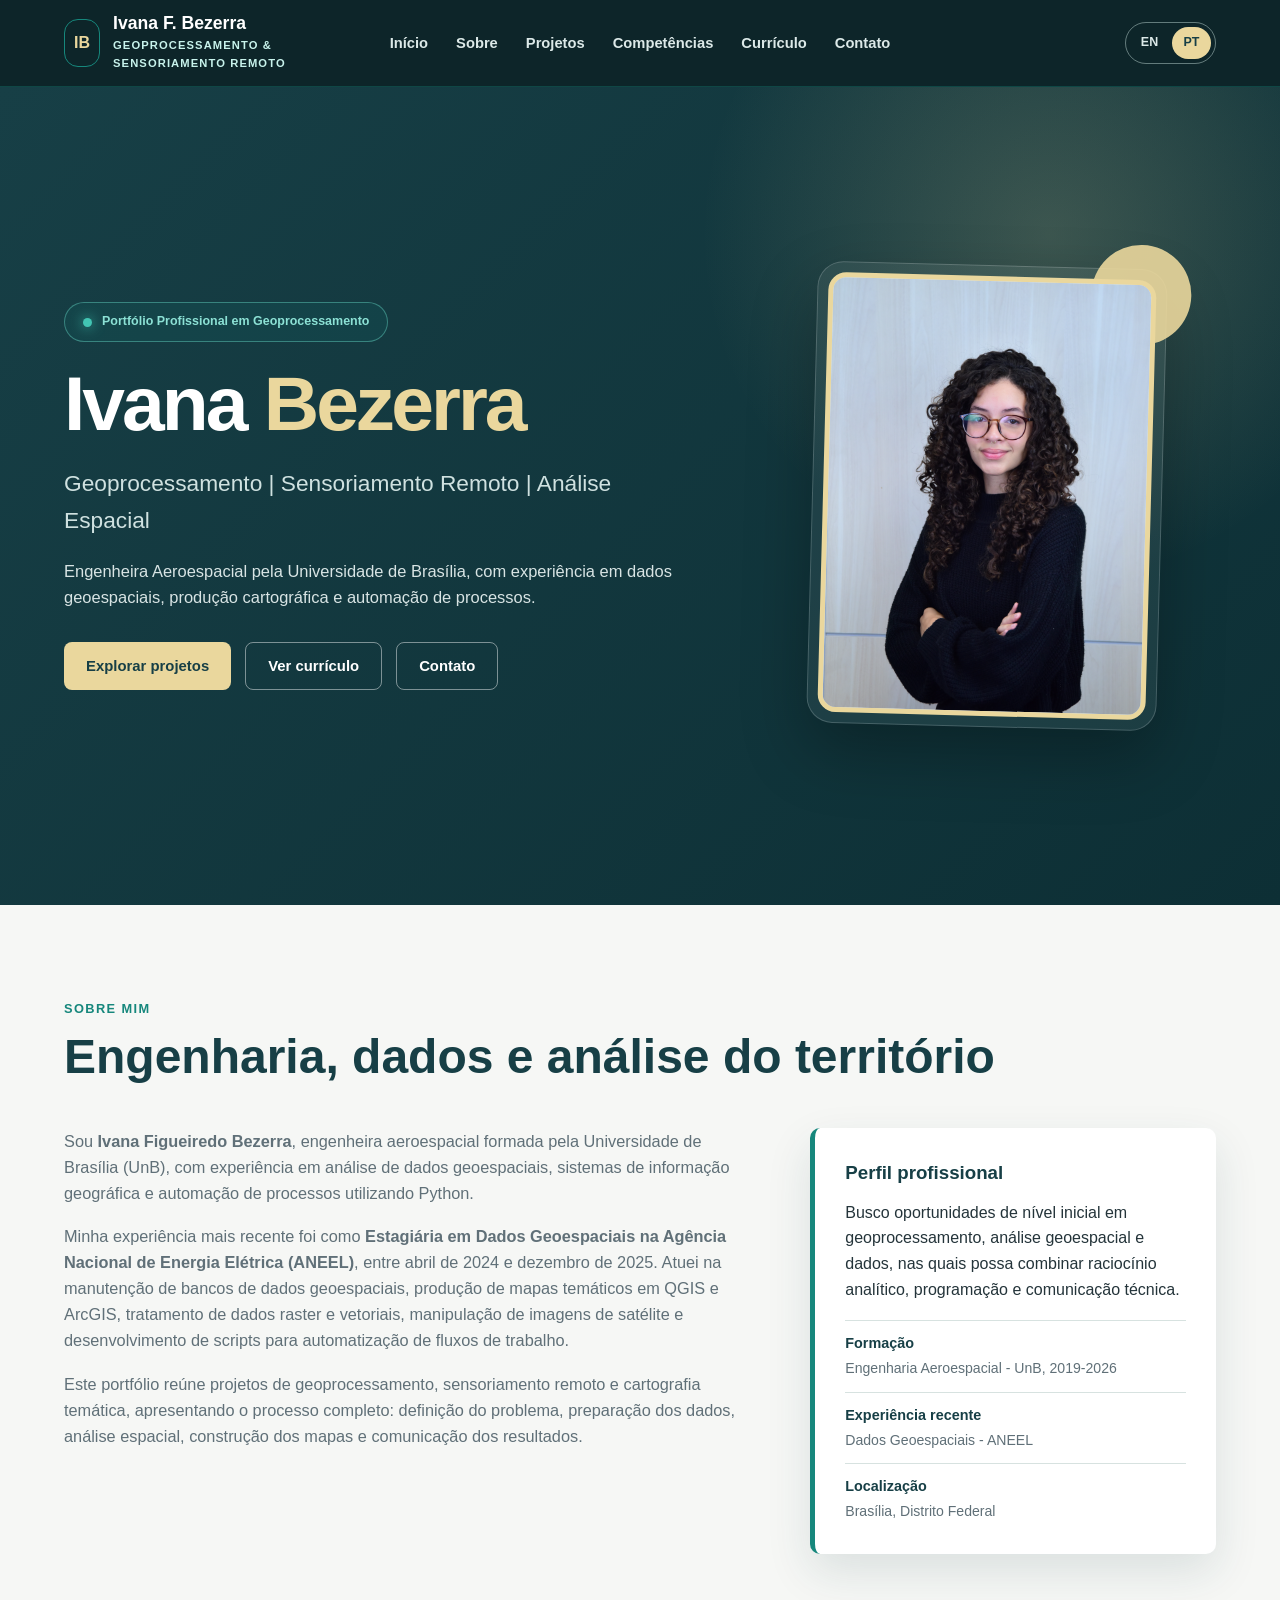
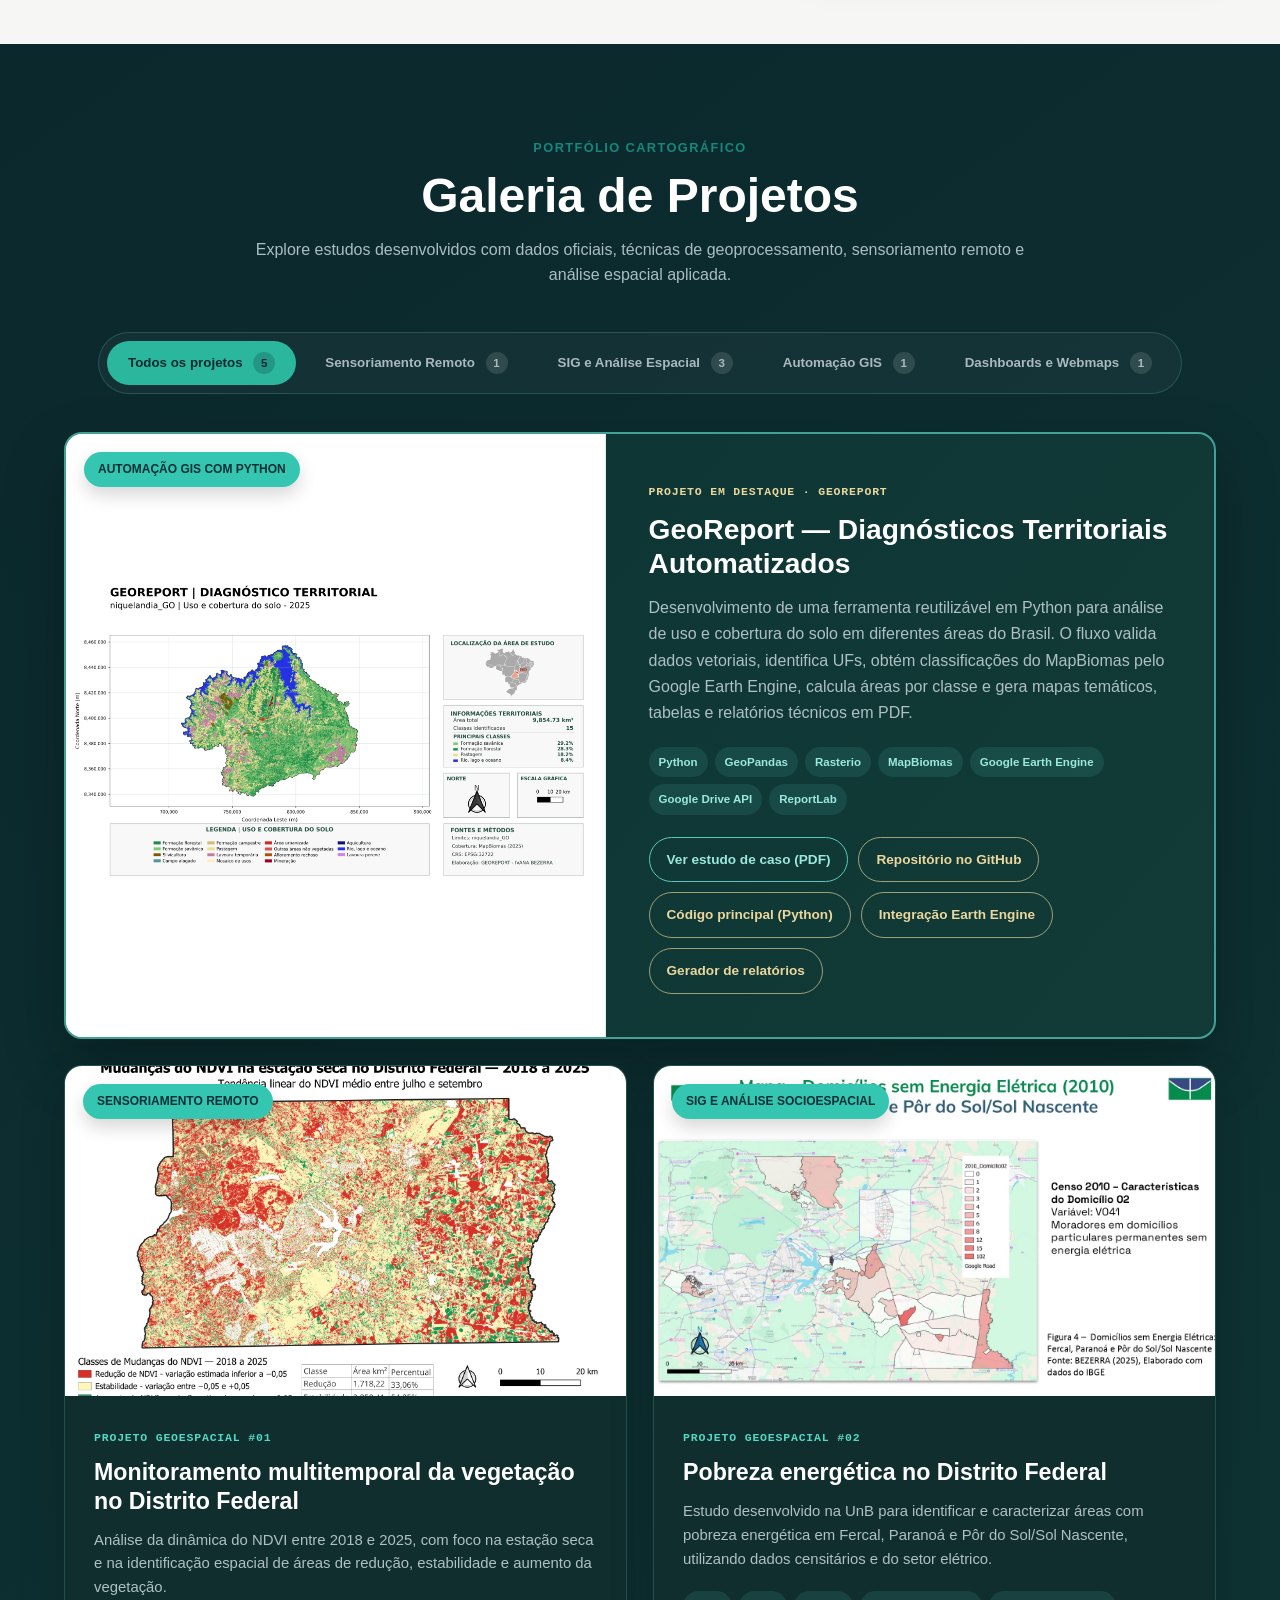
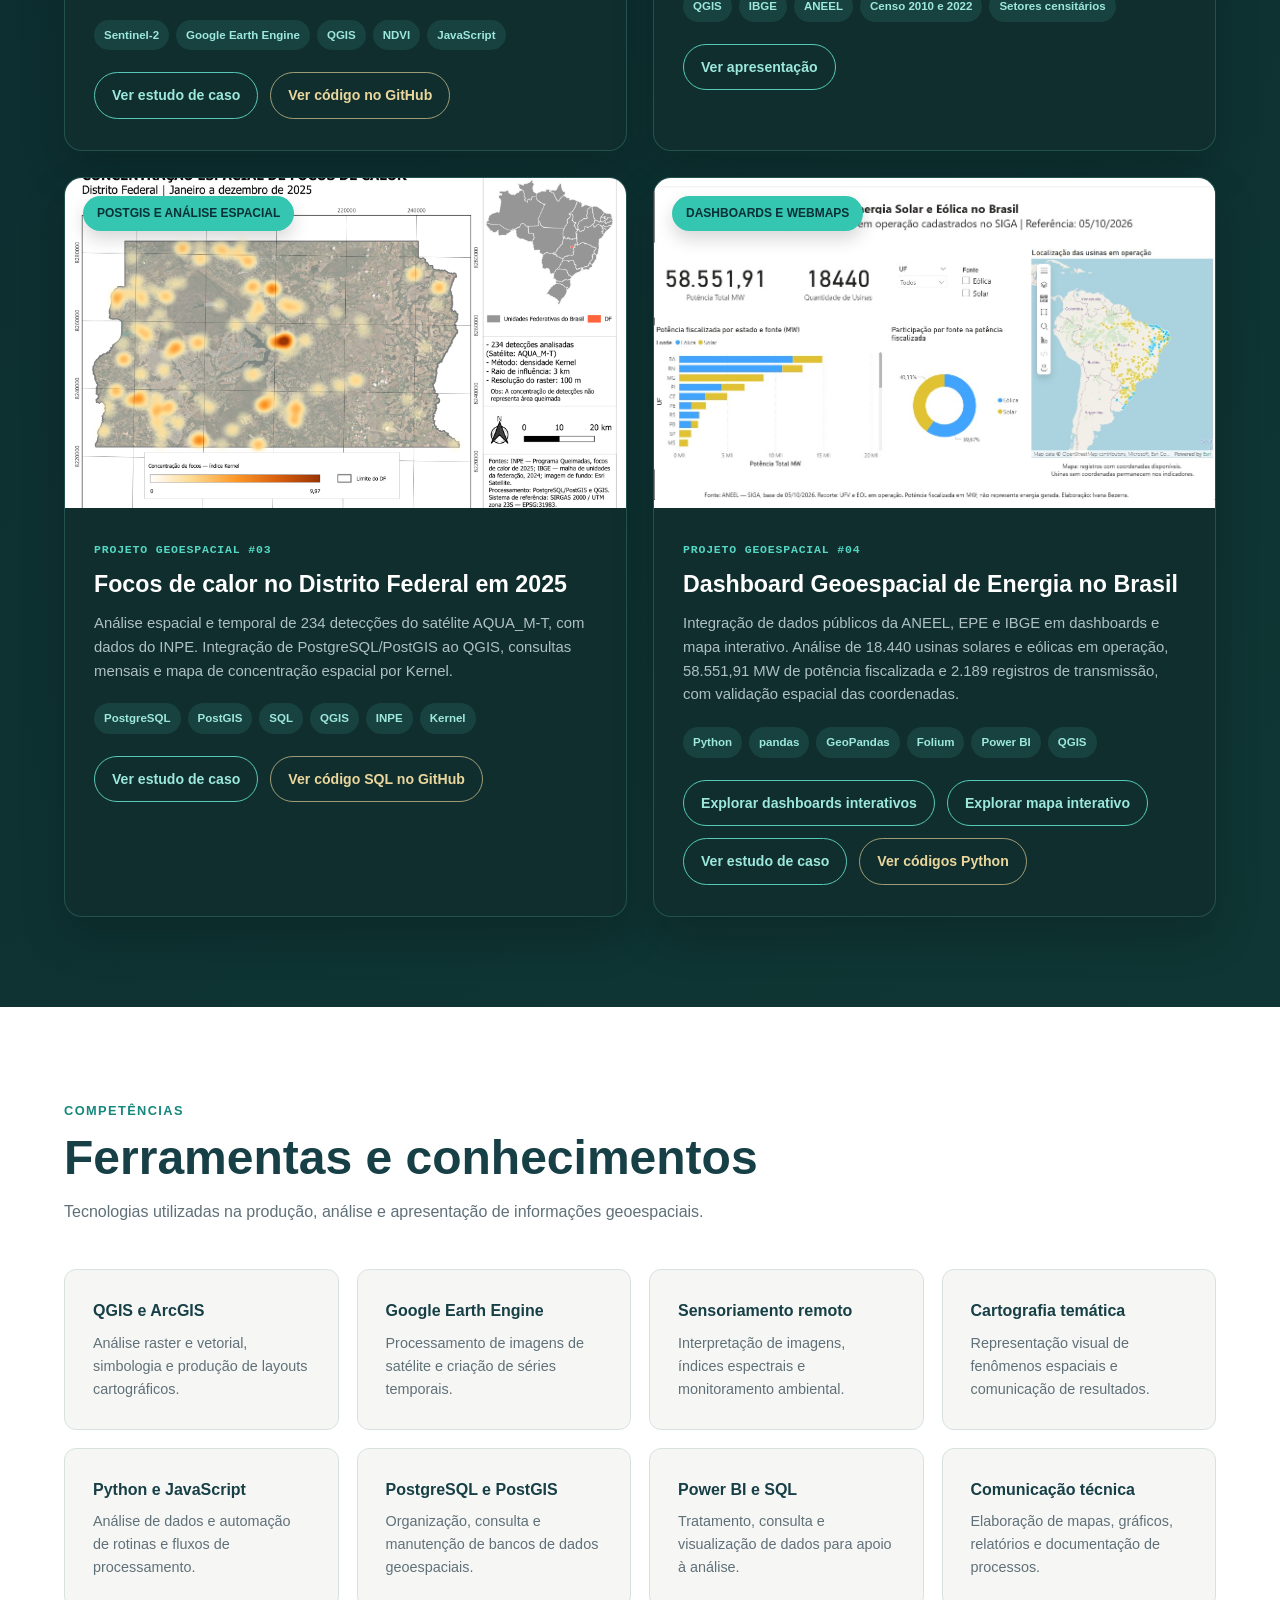
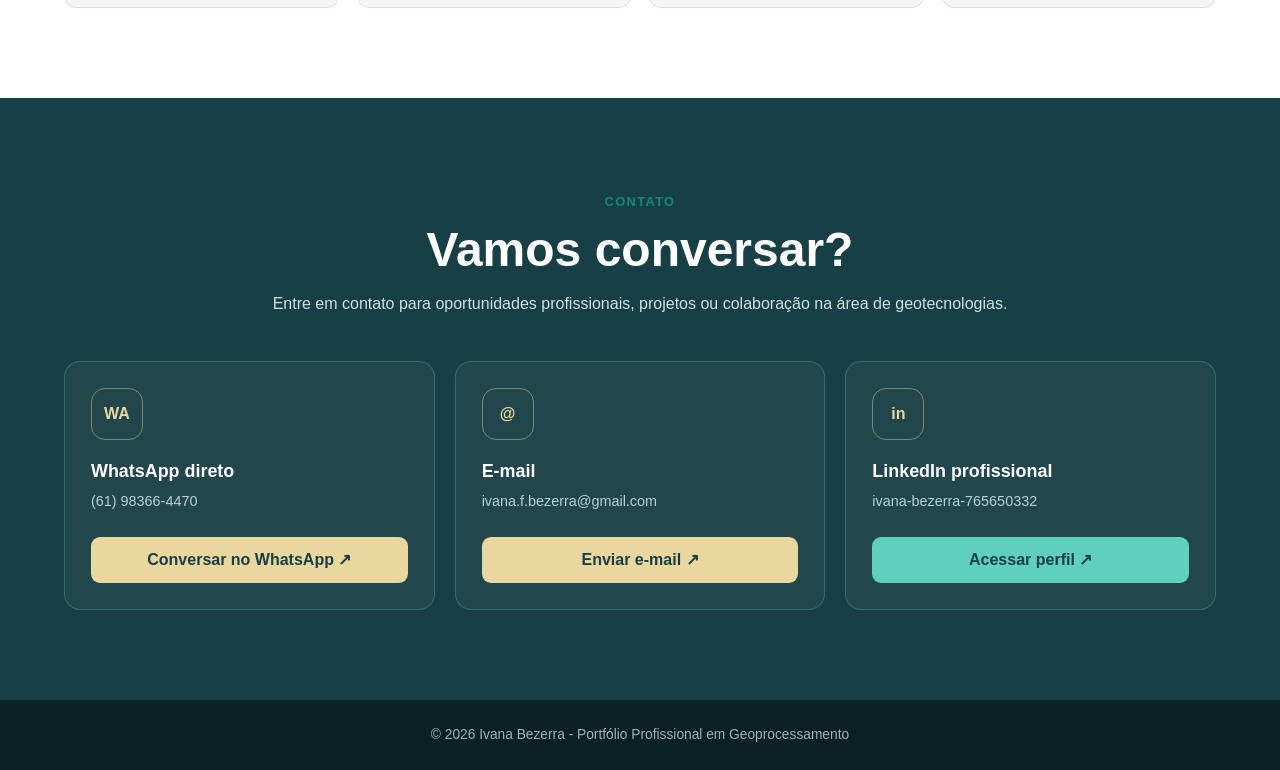
==== commit c22c3429: "Add files via upload" ====
--- a/pt/index.html
+++ b/pt/index.html
@@ -7,29 +7,30 @@
 <meta content="Portfólio profissional de Ivana Bezerra em geoprocessamento, sensoriamento remoto, cartografia temática e análise espacial." name="description"/>
 <link href="../styles.css" rel="stylesheet"/><link href="https://ivanafbezerra-afk.github.io/pt/" rel="canonical"/><link href="https://ivanafbezerra-afk.github.io/" hreflang="en" rel="alternate"/><link href="https://ivanafbezerra-afk.github.io/pt/" hreflang="pt-BR" rel="alternate"/><link href="https://ivanafbezerra-afk.github.io/" hreflang="x-default" rel="alternate"/><meta content="website" property="og:type"/><meta content="Ivana Bezerra | Portfólio Profissional em Geoprocessamento" property="og:title"/><meta content="Portfólio profissional de Ivana Bezerra em geoprocessamento, sensoriamento remoto, cartografia temática e análise espacial." property="og:description"/><meta content="pt_BR" property="og:locale"/><meta content="https://ivanafbezerra-afk.github.io/pt/" property="og:url"/></head>
 <body>
-<header><nav class="container"><a class="brand" href="#inicio"><span class="brand-mark">IB</span><span><strong>Ivana F. Bezerra</strong><small>Geoprocessamento &amp; Sensoriamento Remoto</small></span></a><ul class="menu"><li><a href="#inicio">Início</a></li><li><a href="#sobre">Sobre</a></li><li><a href="#projetos">Projetos</a></li><li><a href="#competencias">Competências</a></li><li><a href="../curriculo-ivana-bezerra.pdf" target="_blank">Currículo</a></li><li><a href="#contato">Contato</a></li></ul><div class="nav-actions"><a class="whatsapp-top" href="https://wa.me/5561983664470" rel="noopener noreferrer" target="_blank">WhatsApp</a><div aria-label="Choose language / Selecione o idioma" class="lang-switch"><a href="../" lang="en" title="English">EN</a><a aria-current="page" href="./" lang="pt-BR" title="Português">PT</a></div></div></nav></header>
+<header><nav class="container"><a class="brand" href="#inicio"><span class="brand-mark">IB</span><span><strong>Ivana F. Bezerra</strong><small>Geoprocessamento &amp; Sensoriamento Remoto</small></span></a><ul class="menu"><li><a href="#inicio">Início</a></li><li><a href="#sobre">Sobre</a></li><li><a href="#projetos">Projetos</a></li><li><a href="#competencias">Competências</a></li><li><a href="../curriculo-ivana-bezerra.pdf" target="_blank">Currículo</a></li><li><a href="#contato">Contato</a></li></ul><div class="nav-actions"><div aria-label="Choose language / Selecione o idioma" class="lang-switch"><a href="../" lang="en" title="English">EN</a><a aria-current="page" href="./" lang="pt-BR" title="Português">PT</a></div></div></nav></header>
 <main>
 <section class="hero" id="inicio"><div class="container hero-grid"><div><span class="tag">Portfólio Profissional em Geoprocessamento</span><h1>Ivana <span>Bezerra</span></h1><h2>Geoprocessamento | Sensoriamento Remoto | Análise Espacial</h2><p>Engenheira Aeroespacial pela Universidade de Brasília, com experiência em dados geoespaciais, produção cartográfica e automação de processos.</p><div class="buttons"><a class="button" href="#projetos">Explorar projetos</a><a class="button button-outline" href="../curriculo-ivana-bezerra.pdf" rel="noopener noreferrer" target="_blank">Ver currículo</a><a class="button button-outline" href="#contato">Contato</a></div></div><div class="profile-wrap"><img alt="Fotografia profissional de Ivana Bezerra" class="profile-photo" src="../foto-ivana.JPG"/></div></div></section>
 <section id="sobre"><div class="container"><div class="section-head"><span>Sobre mim</span><h2>Engenharia, dados e análise do território</h2></div><div class="about-grid"><div class="about-copy"><p>Sou <strong>Ivana Figueiredo Bezerra</strong>, engenheira aeroespacial formada pela Universidade de Brasília (UnB), com experiência em análise de dados geoespaciais, sistemas de informação geográfica e automação de processos utilizando Python.</p><p>Minha experiência mais recente foi como <strong>Estagiária em Dados Geoespaciais na Agência Nacional de Energia Elétrica (ANEEL)</strong>, entre abril de 2024 e dezembro de 2025. Atuei na manutenção de bancos de dados geoespaciais, produção de mapas temáticos em QGIS e ArcGIS, tratamento de dados raster e vetoriais, manipulação de imagens de satélite e desenvolvimento de scripts para automatização de fluxos de trabalho.</p><p>Este portfólio reúne projetos de geoprocessamento, sensoriamento remoto e cartografia temática, apresentando o processo completo: definição do problema, preparação dos dados, análise espacial, construção dos mapas e comunicação dos resultados.</p></div><aside class="highlight"><h3>Perfil profissional</h3><p>Busco oportunidades de nível inicial em geoprocessamento, análise geoespacial e dados, nas quais possa combinar raciocínio analítico, programação e comunicação técnica.</p><div class="facts"><div class="fact"><strong>Formação</strong><span>Engenharia Aeroespacial - UnB, 2019-2026</span></div><div class="fact"><strong>Experiência recente</strong><span>Dados Geoespaciais - ANEEL</span></div><div class="fact"><strong>Localização</strong><span>Brasília, Distrito Federal</span></div></div></aside></div></div></section>
 <section class="projects" id="projetos"><div class="container"><div class="section-head center"><span>Portfólio cartográfico</span><h2>Galeria de Projetos</h2><p>Explore estudos desenvolvidos com dados oficiais, técnicas de geoprocessamento, sensoriamento remoto e análise espacial aplicada.</p></div><div aria-label="Filtrar projetos por categoria" class="filters"><button class="filter active" data-filter="todos" type="button">Todos os projetos <span>5</span></button><button class="filter" data-filter="sensoriamento" type="button">Sensoriamento Remoto <span>1</span></button><button class="filter" data-filter="sig" type="button">SIG e Análise Espacial <span>3</span></button><button class="filter" data-filter="automacao" type="button">Automação GIS <span>1</span></button><button class="filter" data-filter="dashboards" type="button">Dashboards e Webmaps <span>1</span></button></div><div class="gallery" id="projectGallery">
+<article class="project-card project-featured" data-category="sig automacao" id="projeto-georeport">
+<div class="project-image georeport-image"><span class="category-badge">Automação GIS com Python</span>
+<img alt="GeoReport: mapa temático de uso e cobertura da terra de Niquelândia, Goiás" class="georeport-cover" fetchpriority="high" src="../capa-georeport.png"/></div>
+<div class="project-body"><span class="project-label">Projeto em destaque · GeoReport</span>
+<h3>GeoReport — Diagnósticos Territoriais Automatizados</h3><p>Desenvolvimento de uma ferramenta reutilizável em Python para análise de uso e cobertura do solo em diferentes áreas do Brasil. O fluxo valida dados vetoriais, identifica UFs, obtém classificações do MapBiomas pelo Google Earth Engine, calcula áreas por classe e gera mapas temáticos, tabelas e relatórios técnicos em PDF.</p>
+<div class="tech"><span>Python</span><span>GeoPandas</span><span>Rasterio</span><span>MapBiomas</span><span>Google Earth Engine</span><span>Google Drive API</span><span>ReportLab</span></div>
+<div class="project-actions">
+<a class="project-button" href="../estudo-georeport-diagnostico-territorial.pdf" rel="noopener noreferrer" target="_blank">Ver estudo de caso (PDF)</a>
+<a class="project-button project-button-secondary" href="https://github.com/ivanafbezerra-afk/GeoReport_Diagnostico_territorial" rel="noopener noreferrer" target="_blank">Repositório no GitHub</a>
+<a class="project-button project-button-secondary" href="https://github.com/ivanafbezerra-afk/GeoReport_Diagnostico_territorial/blob/main/main.py" rel="noopener noreferrer" target="_blank">Código principal (Python)</a>
+<a class="project-button project-button-secondary" href="https://github.com/ivanafbezerra-afk/GeoReport_Diagnostico_territorial/blob/main/gee_mapbiomas.py" rel="noopener noreferrer" target="_blank">Integração Earth Engine</a>
+<a class="project-button project-button-secondary" href="https://github.com/ivanafbezerra-afk/GeoReport_Diagnostico_territorial/blob/main/relatorio_georeport.py" rel="noopener noreferrer" target="_blank">Gerador de relatórios</a>
+</div>
+</div></article>
 <article class="project-card" data-category="sensoriamento"><div class="project-image"><span class="category-badge">Sensoriamento remoto</span><img alt="Mapa de mudanças do NDVI no Distrito Federal entre 2018 e 2025" src="../capa-projeto-ndvi.png"/></div><div class="project-body"><span class="project-label">Projeto geoespacial #01</span><h3>Monitoramento multitemporal da vegetação no Distrito Federal</h3><p>Análise da dinâmica do NDVI entre 2018 e 2025, com foco na estação seca e na identificação espacial de áreas de redução, estabilidade e aumento da vegetação.</p><div class="tech"><span>Sentinel-2</span><span>Google Earth Engine</span><span>QGIS</span><span>NDVI</span><span>JavaScript</span></div><div class="project-actions"><a class="project-button" href="../estudo-ndvi-distrito-federal.pdf" rel="noopener noreferrer" target="_blank">Ver estudo de caso</a><a class="project-button project-button-secondary" href="https://github.com/ivanafbezerra-afk/monitoramento-ndvi-distrito-federal" rel="noopener noreferrer" target="_blank">Ver código no GitHub</a></div></div></article>
 <article class="project-card" data-category="sig"><div class="project-image"><span class="category-badge">SIG e análise socioespacial</span><img alt="Mapa do estudo de pobreza energética no Distrito Federal" src="../capa-pobreza-energetica.png"/></div><div class="project-body"><span class="project-label">Projeto geoespacial #02</span><h3>Pobreza energética no Distrito Federal</h3><p>Estudo desenvolvido na UnB para identificar e caracterizar áreas com pobreza energética em Fercal, Paranoá e Pôr do Sol/Sol Nascente, utilizando dados censitários e do setor elétrico.</p><div class="tech"><span>QGIS</span><span>IBGE</span><span>ANEEL</span><span>Censo 2010 e 2022</span><span>Setores censitários</span></div><div class="project-actions"><a class="project-button" href="../estudo-pobreza-energetica.pdf" rel="noopener noreferrer" target="_blank">Ver apresentação</a></div></div></article>
 <article class="project-card" data-category="sig"><div class="project-image"><span class="category-badge">PostGIS e análise espacial</span><img alt="Mapa de concentração espacial dos focos de calor no Distrito Federal em 2025" loading="lazy" src="../capa-projeto-queimadas.png"/></div><div class="project-body"><span class="project-label">Projeto geoespacial #03</span><h3>Focos de calor no Distrito Federal em 2025</h3><p>Análise espacial e temporal de 234 detecções do satélite AQUA_M-T, com dados do INPE. Integração de PostgreSQL/PostGIS ao QGIS, consultas mensais e mapa de concentração espacial por Kernel.</p><div class="tech"><span>PostgreSQL</span><span>PostGIS</span><span>SQL</span><span>QGIS</span><span>INPE</span><span>Kernel</span></div><div class="project-actions"><a class="project-button" href="../estudo-queimadas-distrito-federal.pdf" rel="noopener noreferrer" target="_blank">Ver estudo de caso</a><a class="project-button project-button-secondary" href="https://github.com/ivanafbezerra-afk/estudo-areas-queimadas-df-2025/blob/HEAD/scripts_queimadas_df_2025.sql" rel="noopener noreferrer" target="_blank">Ver código SQL no GitHub</a></div></div></article>
 <article class="project-card" data-category="dashboards"><div class="project-image" style="background:#fff"><span class="category-badge">Dashboards e Webmaps</span><img alt="Dashboard de usinas solares e eólicas no Brasil, com indicadores de potência e mapa" loading="lazy" src="../capa-energia-brasil.png" style="object-fit:contain"/></div><div class="project-body"><span class="project-label">Projeto geoespacial #04</span><h3>Dashboard Geoespacial de Energia no Brasil</h3><p>Integração de dados públicos da ANEEL, EPE e IBGE em dashboards e mapa interativo. Análise de 18.440 usinas solares e eólicas em operação, 58.551,91 MW de potência fiscalizada e 2.189 registros de transmissão, com validação espacial das coordenadas.</p><div class="tech"><span>Python</span><span>pandas</span><span>GeoPandas</span><span>Folium</span><span>Power BI</span><span>QGIS</span></div><div class="project-actions"><a class="project-button" href="https://ivanafbezerra-afk.github.io/dashboard-energia-brasil/dashboard.html" rel="noopener noreferrer" target="_blank">Explorar dashboards interativos</a><a class="project-button" href="https://ivanafbezerra-afk.github.io/dashboard-energia-brasil/" rel="noopener noreferrer" target="_blank">Explorar mapa interativo</a><a class="project-button" href="../estudo-energia-brasil.pdf" rel="noopener noreferrer" target="_blank">Ver estudo de caso</a><a class="project-button project-button-secondary" href="https://github.com/ivanafbezerra-afk/dashboard-energia-brasil/tree/main/scripts" rel="noopener noreferrer" target="_blank">Ver códigos Python</a></div></div></article>
-<article class="project-card" data-category="sig automacao" id="projeto-georeport">
-<div class="project-image georeport-image"><span class="category-badge">Automação GIS com Python</span>
-<img alt="GeoReport: mapa temático de uso e cobertura da terra de Niquelândia, Goiás" class="georeport-cover" loading="lazy" src="../capa-georeport.png"/></div>
-<div class="project-body"><span class="project-label">Projeto geoespacial #05</span>
-<h3>GeoReport — Diagnósticos Territoriais Automatizados</h3><p>Desenvolvimento de uma ferramenta reutilizável em Python para análise de uso e cobertura do solo em diferentes áreas do Brasil. O fluxo valida dados vetoriais, identifica UFs, obtém classificações do MapBiomas pelo Google Earth Engine, calcula áreas por classe e gera mapas temáticos, tabelas e relatórios técnicos em PDF.</p>
-<div class="tech"><span>Python</span><span>GeoPandas</span><span>Rasterio</span><span>MapBiomas</span><span>Google Earth Engine</span><span>Google Drive API</span><span>ReportLab</span></div>
-<div class="project-actions">
-<a class="project-button" href="../estudo-georeport-diagnostico-territorial.pdf" rel="noopener noreferrer" target="_blank">Ver estudo de caso (PDF)</a>
-<a class="project-button project-button-secondary" href="https://github.com/ivanafbezerra-afk/GeoReport" rel="noopener noreferrer" target="_blank">Repositório no GitHub</a>
-<a class="project-button project-button-secondary" href="https://github.com/ivanafbezerra-afk/GeoReport/blob/main/main.py" rel="noopener noreferrer" target="_blank">Código principal (Python)</a>
-<a class="project-button project-button-secondary" href="https://github.com/ivanafbezerra-afk/GeoReport/blob/main/gee_mapbiomas.py" rel="noopener noreferrer" target="_blank">Integração Earth Engine</a>
-<a class="project-button project-button-secondary" href="https://github.com/ivanafbezerra-afk/GeoReport/blob/main/relatorio_georeport.py" rel="noopener noreferrer" target="_blank">Gerador de relatórios</a>
-</div>
-</div></article></div></div></section>
+</div></div></section>
 <section class="skills" id="competencias"><div class="container"><div class="section-head"><span>Competências</span><h2>Ferramentas e conhecimentos</h2><p>Tecnologias utilizadas na produção, análise e apresentação de informações geoespaciais.</p></div><div class="skills-grid"><article class="skill"><h3>QGIS e ArcGIS</h3><p>Análise raster e vetorial, simbologia e produção de layouts cartográficos.</p></article><article class="skill"><h3>Google Earth Engine</h3><p>Processamento de imagens de satélite e criação de séries temporais.</p></article><article class="skill"><h3>Sensoriamento remoto</h3><p>Interpretação de imagens, índices espectrais e monitoramento ambiental.</p></article><article class="skill"><h3>Cartografia temática</h3><p>Representação visual de fenômenos espaciais e comunicação de resultados.</p></article><article class="skill"><h3>Python e JavaScript</h3><p>Análise de dados e automação de rotinas e fluxos de processamento.</p></article><article class="skill"><h3>PostgreSQL e PostGIS</h3><p>Organização, consulta e manutenção de bancos de dados geoespaciais.</p></article><article class="skill"><h3>Power BI e SQL</h3><p>Tratamento, consulta e visualização de dados para apoio à análise.</p></article><article class="skill"><h3>Comunicação técnica</h3><p>Elaboração de mapas, gráficos, relatórios e documentação de processos.</p></article></div></div></section>
 <section class="contact" id="contato"><div class="container"><div class="section-head center"><span>Contato</span><h2>Vamos conversar?</h2><p>Entre em contato para oportunidades profissionais, projetos ou colaboração na área de geotecnologias.</p></div><div class="contact-grid"><article class="contact-card"><span class="contact-icon">WA</span><h3>WhatsApp direto</h3><p class="contact-value">(61) 98366-4470</p><a class="contact-button" href="https://wa.me/5561983664470" rel="noopener noreferrer" target="_blank">Conversar no WhatsApp ↗</a></article><article class="contact-card"><span class="contact-icon">@</span><h3>E-mail</h3><p class="contact-value">ivana.f.bezerra@gmail.com</p><a class="contact-button" href="mailto:ivana.f.bezerra@gmail.com">Enviar e-mail ↗</a></article><article class="contact-card"><span class="contact-icon">in</span><h3>LinkedIn profissional</h3><p class="contact-value">ivana-bezerra-765650332</p><a class="contact-button linkedin" href="https://www.linkedin.com/in/ivana-bezerra-765650332" rel="noopener noreferrer" target="_blank">Acessar perfil ↗</a></article></div></div></section>
 </main>
--- a/styles.css
+++ b/styles.css
@@ -1,13 +1,13 @@
 
     :root{--navy:#173f46;--dark:#0d2f35;--teal:#16877c;--mint:#dcefed;--sand:#ead79d;--bg:#f6f7f5;--white:#fff;--text:#24343a;--muted:#607078;--border:#d7e2e0;--shadow:0 18px 45px rgba(23,63,70,.12)}
     *{box-sizing:border-box;margin:0;padding:0}html{scroll-behavior:smooth}body{font-family:Arial,Helvetica,sans-serif;background:var(--bg);color:var(--text);line-height:1.6;overflow-x:hidden}a{color:inherit;text-decoration:none}.container{width:min(1180px,90%);margin:auto}
-    header{position:sticky;top:0;z-index:1000;background:rgba(9,33,37,.98);border-bottom:1px solid rgba(22,135,124,.35)}nav{min-height:86px;display:grid;grid-template-columns:1fr auto 1fr;align-items:center;gap:28px}.brand{display:flex;align-items:center;gap:13px;color:#fff}.brand-mark{width:48px;height:48px;display:grid;place-content:center;border:1px solid var(--teal);border-radius:14px;color:var(--sand);font-weight:900}.brand strong{display:block;font-size:1.1rem;line-height:1.15}.brand small{display:block;margin-top:4px;color:#c8f3ec;font-size:.7rem;font-weight:800;letter-spacing:1.1px;text-transform:uppercase}.menu{display:flex;align-items:center;gap:28px;list-style:none;color:#dce9e8}.menu a{font-size:.92rem;font-weight:700}.menu a:hover{color:var(--sand)}.whatsapp-top{justify-self:end;display:inline-flex;align-items:center;gap:9px;padding:11px 19px;border:1px solid #4dd7a7;border-radius:999px;color:#58dfad;font-weight:800}.whatsapp-top:hover{background:#4dd7a7;color:#092125}
+    header{position:sticky;top:0;z-index:1000;background:rgba(9,33,37,.98);border-bottom:1px solid rgba(22,135,124,.35)}nav{min-height:86px;display:grid;grid-template-columns:1fr auto 1fr;align-items:center;gap:28px}.brand{display:flex;align-items:center;gap:13px;color:#fff}.brand-mark{width:48px;height:48px;display:grid;place-content:center;border:1px solid var(--teal);border-radius:14px;color:var(--sand);font-weight:900}.brand strong{display:block;font-size:1.1rem;line-height:1.15}.brand small{display:block;margin-top:4px;color:#c8f3ec;font-size:.7rem;font-weight:800;letter-spacing:1.1px;text-transform:uppercase}.menu{display:flex;align-items:center;gap:28px;list-style:none;color:#dce9e8}.menu a{font-size:.92rem;font-weight:700}.menu a:hover{color:var(--sand)}
     .hero{min-height:650px;display:flex;align-items:center;background:radial-gradient(circle at 82% 18%,rgba(234,215,157,.2),transparent 28%),linear-gradient(135deg,var(--navy),var(--dark));color:#fff}.hero-grid{display:grid;grid-template-columns:1.15fr .85fr;align-items:center;gap:75px;padding:88px 0}.tag{display:inline-flex;align-items:center;gap:10px;margin-bottom:22px;padding:9px 18px;border:1px solid rgba(101,208,194,.45);border-radius:999px;background:rgba(22,135,124,.12);color:#8ce1d5;font-size:.78rem;font-weight:800}.tag:before{content:"";width:9px;height:9px;border-radius:50%;background:#42c5b3;box-shadow:0 0 13px #42c5b3}.hero h1{font-size:clamp(3rem,6vw,5.6rem);line-height:1.02;letter-spacing:-3px}.hero h1 span{color:var(--sand)}.hero h2{margin-top:23px;color:#cfe1e0;font-size:clamp(1.1rem,2vw,1.42rem);font-weight:400}.hero p{max-width:680px;margin-top:20px;color:#d8e4e4;font-size:1.03rem}.buttons{display:flex;flex-wrap:wrap;gap:14px;margin-top:31px}.button{display:inline-flex;align-items:center;justify-content:center;min-height:48px;padding:0 22px;border:0;border-radius:8px;background:var(--sand);color:var(--navy);font:800 .93rem Arial;cursor:pointer;transition:.2s}.button:hover{transform:translateY(-2px)}.button-outline{border:1px solid rgba(255,255,255,.45);background:transparent;color:#fff}.profile-wrap{position:relative;width:min(350px,100%);margin:auto;padding:10px;border:1px solid rgba(255,255,255,.18);border-radius:26px;background:rgba(255,255,255,.06);box-shadow:0 28px 65px rgba(0,0,0,.28);transform:rotate(1.5deg)}.profile-wrap:before{position:absolute;content:"";width:100px;height:100px;right:-25px;top:-25px;border-radius:50%;background:var(--sand);opacity:.9;z-index:-1}.profile-photo{display:block;width:100%;height:440px;object-fit:cover;object-position:center 30%;border:5px solid var(--sand);border-radius:18px;background:#dbe5e8}
     section{padding:90px 0}.section-head{margin-bottom:44px}.section-head>span{color:var(--teal);font-size:.8rem;font-weight:800;letter-spacing:1.4px;text-transform:uppercase}.section-head h2{margin-top:8px;color:var(--navy);font-size:clamp(2rem,4vw,3rem);line-height:1.15}.section-head p{max-width:780px;margin-top:14px;color:var(--muted)}.center{text-align:center}.center p{margin:14px auto 0}.about-grid{display:grid;grid-template-columns:1.25fr .75fr;gap:70px;align-items:start}.about-copy p{margin-bottom:17px;color:var(--muted);font-size:1.02rem}.highlight{padding:30px;border-left:5px solid var(--teal);border-radius:10px;background:#fff;box-shadow:var(--shadow)}.highlight h3{margin-bottom:12px;color:var(--navy)}.facts{margin-top:18px;display:grid;gap:11px}.fact{padding-top:11px;border-top:1px solid var(--border)}.fact strong{display:block;color:var(--navy);font-size:.9rem}.fact span{color:var(--muted);font-size:.88rem}
     .projects{background:linear-gradient(145deg,#0b282d,#0f3634);color:#fff}.projects .section-head h2{color:#fff}.projects .section-head p{color:#aabec2}.filters{display:flex;justify-content:center;flex-wrap:wrap;gap:8px;width:max-content;max-width:100%;margin:0 auto 38px;padding:8px;border:1px solid rgba(101,208,194,.22);border-radius:999px;background:rgba(255,255,255,.035)}.filter{padding:11px 21px;border:0;border-radius:999px;background:transparent;color:#aab9bf;font-weight:800;cursor:pointer}.filter span{display:inline-grid;place-content:center;min-width:22px;height:22px;margin-left:7px;border-radius:50%;background:rgba(255,255,255,.12);font-size:.72rem}.filter.active,.filter:hover{background:#2bb79e;color:#072a2e}.filter.active span{background:rgba(7,42,46,.22)}.gallery{display:grid;grid-template-columns:repeat(2,1fr);gap:26px}.project-card{overflow:hidden;border:1px solid rgba(101,208,194,.22);border-radius:18px;background:#102e2d;box-shadow:0 20px 45px rgba(0,0,0,.18);transition:.25s}.project-card:hover{transform:translateY(-6px);border-color:#58c9b9}.project-card.hidden{display:none}.project-image{position:relative;height:330px;display:flex;align-items:center;justify-content:center;overflow:hidden;background:#d8e9e4}.project-image img{width:100%;height:100%;display:block;object-fit:cover;object-position:center;transition:transform .4s ease}.project-card:hover .project-image img{transform:scale(1.03)}.category-badge{position:absolute;top:18px;left:18px;z-index:2;padding:8px 14px;border-radius:999px;background:#34c6b0;color:#083037;font-size:.75rem;font-weight:900;text-transform:uppercase;box-shadow:0 8px 18px rgba(0,0,0,.16)}.project-body{padding:27px 29px 31px}.project-label{color:#54d7c4;font:800 .72rem monospace;letter-spacing:.8px;text-transform:uppercase}.project-card h3{margin:10px 0 13px;color:#fff;font-size:1.45rem;line-height:1.23}.project-card p{color:#afc0c4;font-size:.93rem}.tech{display:flex;flex-wrap:wrap;gap:7px;margin:20px 0}.tech span{padding:6px 10px;border-radius:999px;background:rgba(85,211,192,.12);color:#9ce8dd;font-size:.72rem;font-weight:700}.project-actions{display:flex;flex-wrap:wrap;align-items:center;gap:12px;margin-top:22px}.project-button{display:inline-flex;align-items:center;justify-content:center;padding:11px 17px;border:1px solid #58c9b9;border-radius:999px;color:#9ce8dd;font-size:.88rem;font-weight:800;transition:.25s ease}.project-button:hover{color:#072a2e;background:#58c9b9;transform:translateY(-2px)}.project-button-secondary{color:var(--sand);border-color:rgba(234,215,157,.65)}.project-button-secondary:hover{color:#102e2d;background:var(--sand);border-color:var(--sand)}
     .skills{background:#fff}.skills-grid{display:grid;grid-template-columns:repeat(4,1fr);gap:18px}.skill{min-height:145px;padding:28px;border:1px solid var(--border);border-radius:12px;background:var(--bg);transition:.2s}.skill:hover{transform:translateY(-4px);border-color:#aad1cc;box-shadow:0 12px 25px rgba(23,63,70,.08)}.skill h3{margin-bottom:8px;color:var(--navy);font-size:1rem}.skill p{color:var(--muted);font-size:.9rem}
     .contact{background:var(--navy);color:#fff}.contact .section-head h2{color:#fff}.contact .section-head p{color:#cfe1e0}.contact-grid{display:grid;grid-template-columns:repeat(3,1fr);gap:20px}.contact-card{display:flex;flex-direction:column;min-height:235px;padding:26px;border:1px solid rgba(101,208,194,.27);border-radius:16px;background:rgba(255,255,255,.045)}.contact-icon{width:52px;height:52px;display:grid;place-content:center;margin-bottom:17px;border:1px solid rgba(234,215,157,.45);border-radius:14px;color:var(--sand);font-weight:900}.contact-card h3{font-size:1.12rem}.contact-value{margin:4px 0 24px;color:#bad0d2;font-size:.9rem;overflow-wrap:anywhere}.contact-button{margin-top:auto;display:flex;justify-content:center;align-items:center;min-height:46px;padding:0 15px;border-radius:9px;background:var(--sand);color:var(--navy);font-weight:800}.contact-button.linkedin{background:#5fcfc0}.contact-button:hover{filter:brightness(1.07)}footer{padding:24px 0;background:#092125;color:#9db4b6;text-align:center;font-size:.86rem}
-    @media(max-width:950px){nav{grid-template-columns:1fr auto}.menu{display:none}.gallery,.contact-grid{grid-template-columns:1fr 1fr}.skills-grid{grid-template-columns:repeat(2,1fr)}}@media(max-width:800px){.hero-grid,.about-grid{grid-template-columns:1fr}.hero-grid{gap:45px}.profile-wrap{width:min(300px,82%)}.profile-photo{height:370px}.filters{width:100%;border-radius:18px}.gallery{grid-template-columns:1fr}.project-image{height:300px}}@media(max-width:560px){nav{min-height:76px}.brand-mark{display:none}.brand small{font-size:.62rem}.whatsapp-top{padding:9px 13px;font-size:.82rem}.hero h1{letter-spacing:-1.5px}.contact-grid,.skills-grid{grid-template-columns:1fr}.filters{align-items:stretch}.filter{width:100%}section{padding:70px 0}.project-image{height:240px}}
+    @media(max-width:950px){nav{grid-template-columns:1fr auto}.menu{display:none}.gallery,.contact-grid{grid-template-columns:1fr 1fr}.skills-grid{grid-template-columns:repeat(2,1fr)}}@media(max-width:800px){.hero-grid,.about-grid{grid-template-columns:1fr}.hero-grid{gap:45px}.profile-wrap{width:min(300px,82%)}.profile-photo{height:370px}.filters{width:100%;border-radius:18px}.gallery{grid-template-columns:1fr}.project-image{height:300px}}@media(max-width:560px){nav{min-height:76px}.brand-mark{display:none}.brand small{font-size:.62rem}.hero h1{letter-spacing:-1.5px}.contact-grid,.skills-grid{grid-template-columns:1fr}.filters{align-items:stretch}.filter{width:100%}section{padding:70px 0}.project-image{height:240px}}
   
 
 /* Bilingual navigation; preserves the original visual identity. */
@@ -17,10 +17,46 @@
 .lang-switch a:hover{background:rgba(255,255,255,.12);color:#fff}
 .lang-switch a[aria-current="page"]{background:var(--sand);color:var(--navy)}
 .reports-note{display:inline-flex;align-items:center;gap:8px;margin-top:16px!important;padding:9px 13px;border-radius:8px;border:1px solid rgba(180,219,209,.30);color:#cddfdd!important;font-size:.84rem!important}
-@media(max-width:1100px){nav{gap:14px}.menu{gap:17px}.nav-actions{gap:8px}.whatsapp-top{padding:10px 12px}}
+@media(max-width:1100px){nav{gap:14px}.menu{gap:17px}.nav-actions{gap:8px}}
 @media(max-width:950px){nav{grid-template-columns:1fr auto}}
-@media(max-width:560px){.whatsapp-top{display:none}.nav-actions{gap:0}.lang-switch a{min-width:36px}.brand strong{font-size:.98rem}}
+@media(max-width:560px){.nav-actions{gap:0}.lang-switch a{min-width:36px}.brand strong{font-size:.98rem}}
 
 /* GeoReport project: keep the full user-supplied map cover visible. */
 .project-image.georeport-image{background:#fff}
 .project-image img.georeport-cover{object-fit:contain;object-position:center;padding:6px;background:#fff}
+
+
+/* Featured GeoReport: first in the project gallery, with a wider presentation. */
+.gallery > .project-featured {
+  grid-column: 1 / -1;
+  display: grid;
+  grid-template-columns: minmax(0, .94fr) minmax(0, 1.06fr);
+  border: 2px solid rgba(88, 201, 185, .73);
+  background: linear-gradient(130deg, #0c3333, #123b37);
+  box-shadow: 0 26px 60px rgba(0, 0, 0, .26);
+}
+.project-featured .project-image {
+  height: 100%;
+  min-height: 410px;
+  border-right: 1px solid rgba(88, 201, 185, .25);
+}
+.project-featured .project-body {
+  padding: clamp(27px, 3.5vw, 43px);
+  align-self: center;
+}
+.project-featured h3 {
+  font-size: clamp(1.6rem, 2.2vw, 2rem);
+}
+.project-featured p { font-size: 1rem; line-height: 1.65; }
+.project-featured .project-label { color: #e9d79d; }
+.project-featured .project-actions { gap: 10px; }
+.project-featured .project-button { font-size: .85rem; }
+@media (max-width: 800px) {
+  .gallery > .project-featured { display: block; }
+  .project-featured .project-image { height: 320px; min-height: 0; border-right: 0; border-bottom: 1px solid rgba(88, 201, 185, .25); }
+}
+@media (max-width: 560px) {
+  .project-featured .project-image { height: 240px; }
+  .project-featured .project-body { padding: 24px 20px 28px; }
+  .project-featured .project-button { width: 100%; }
+}
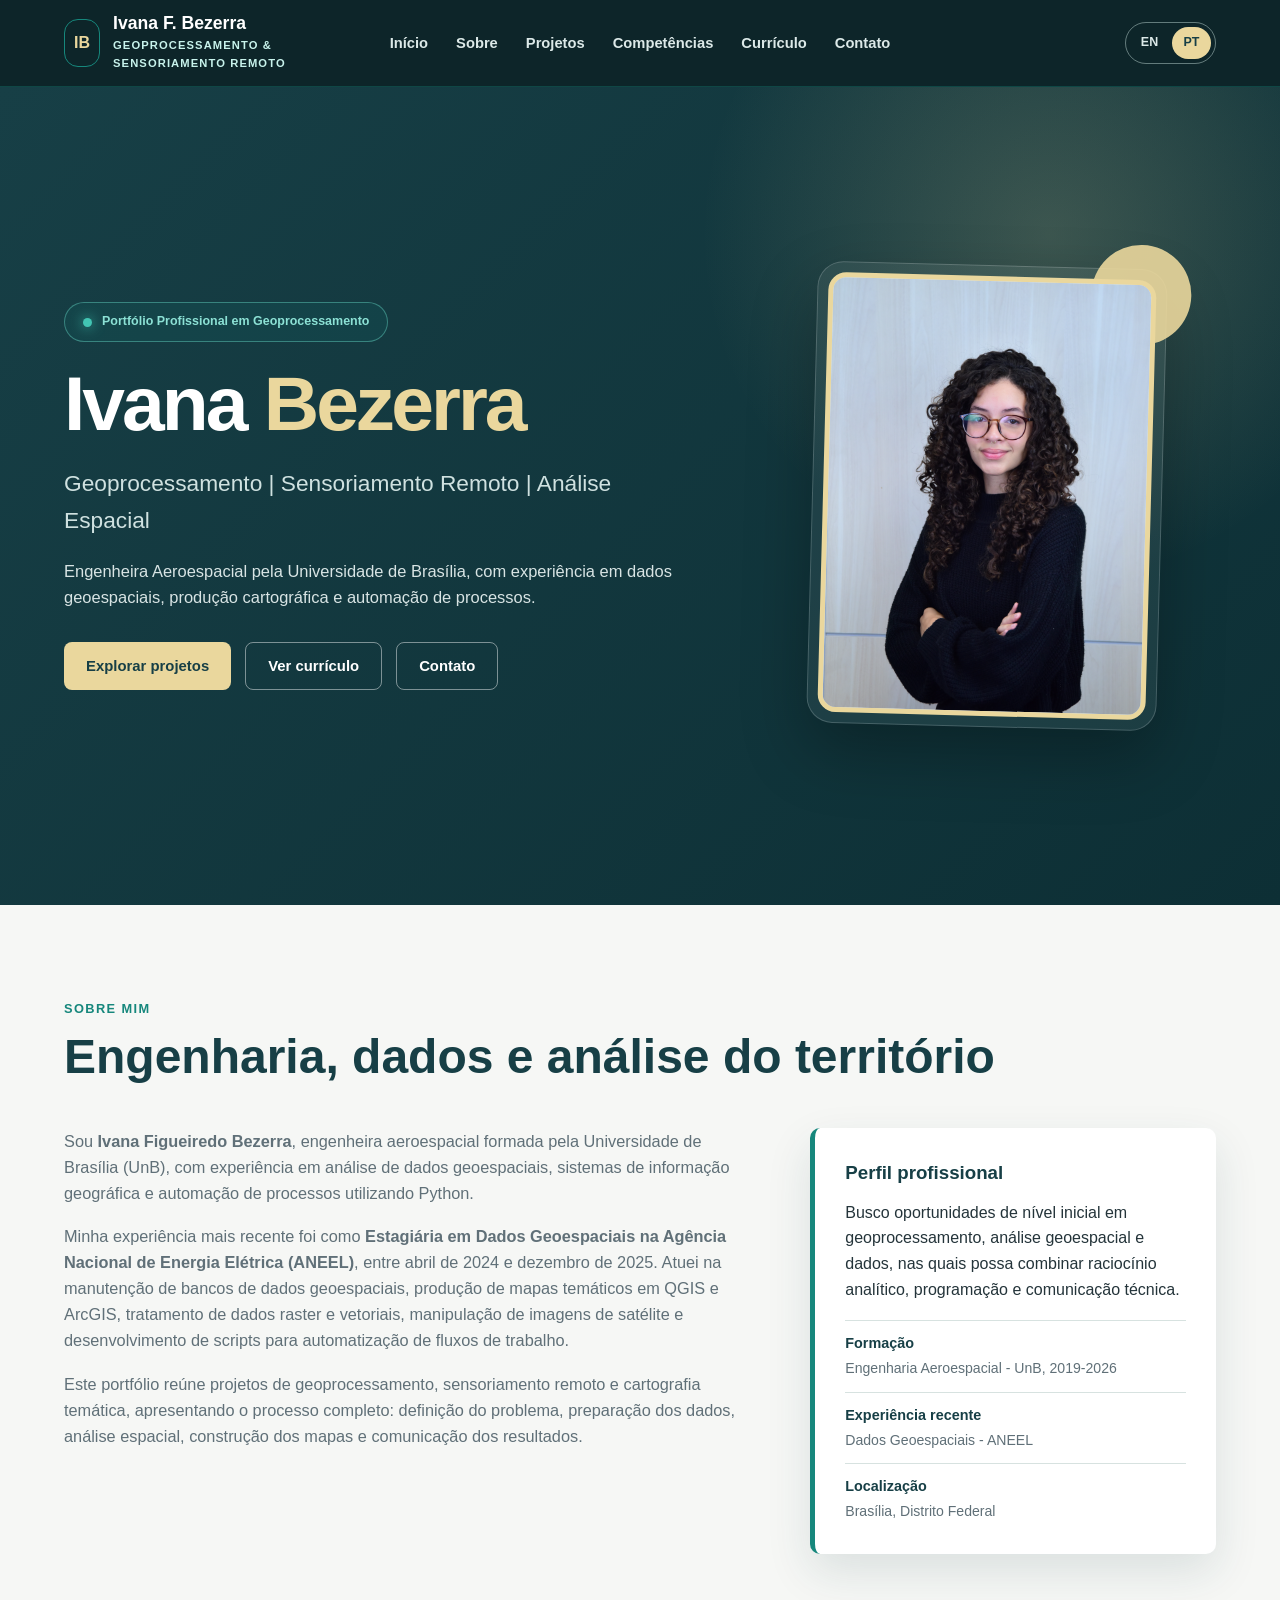
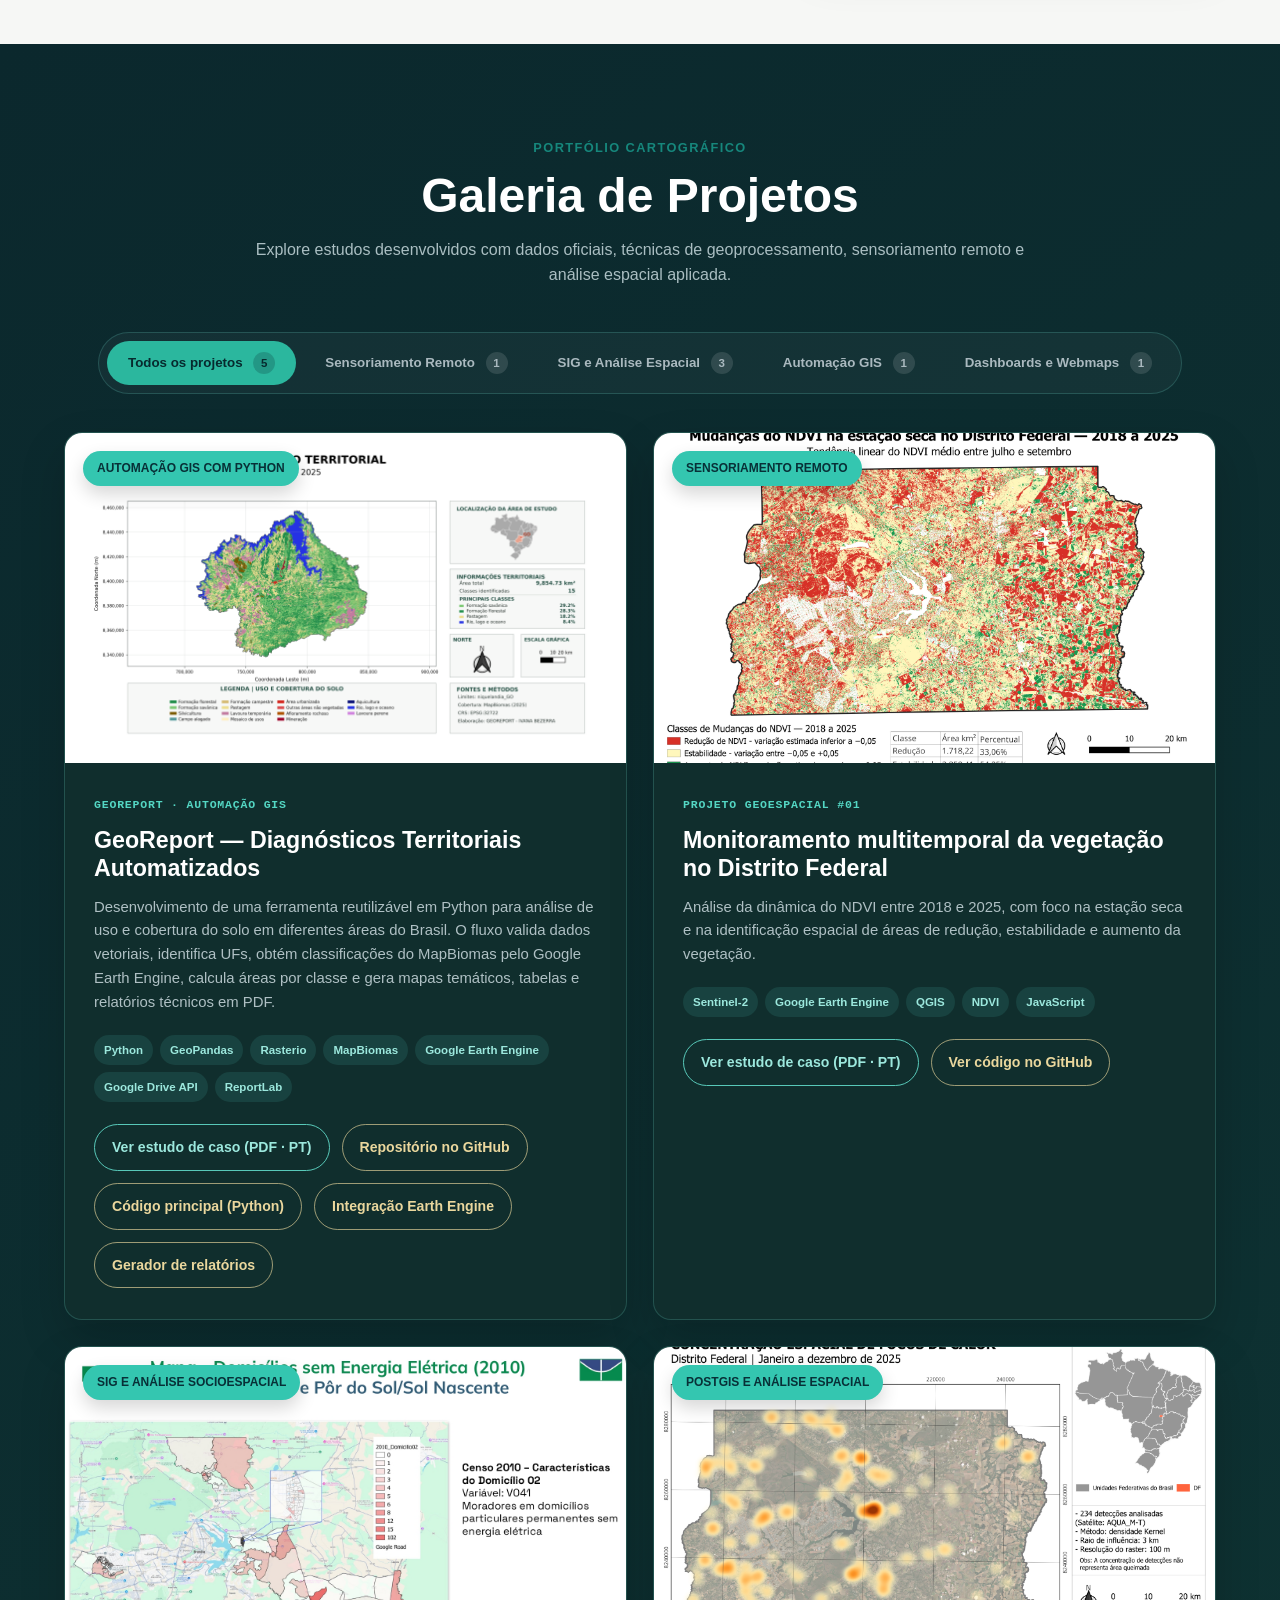
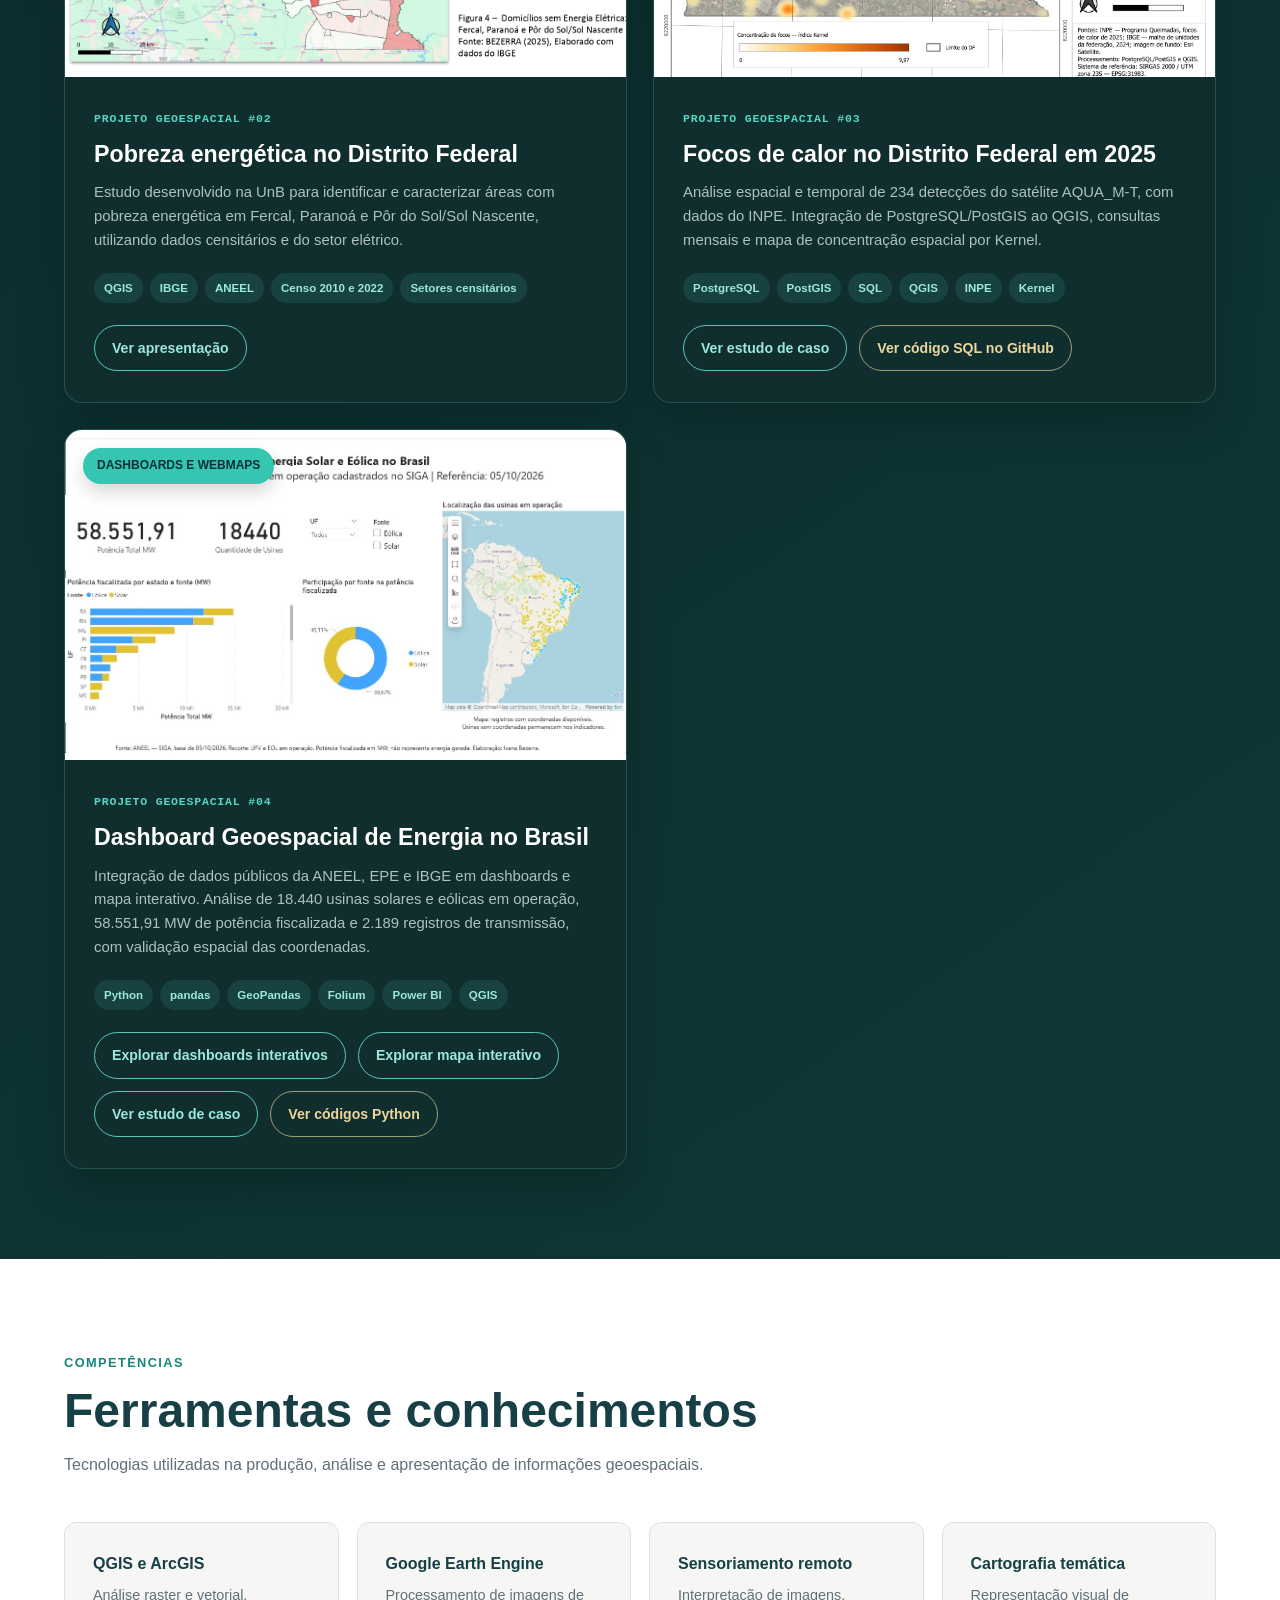
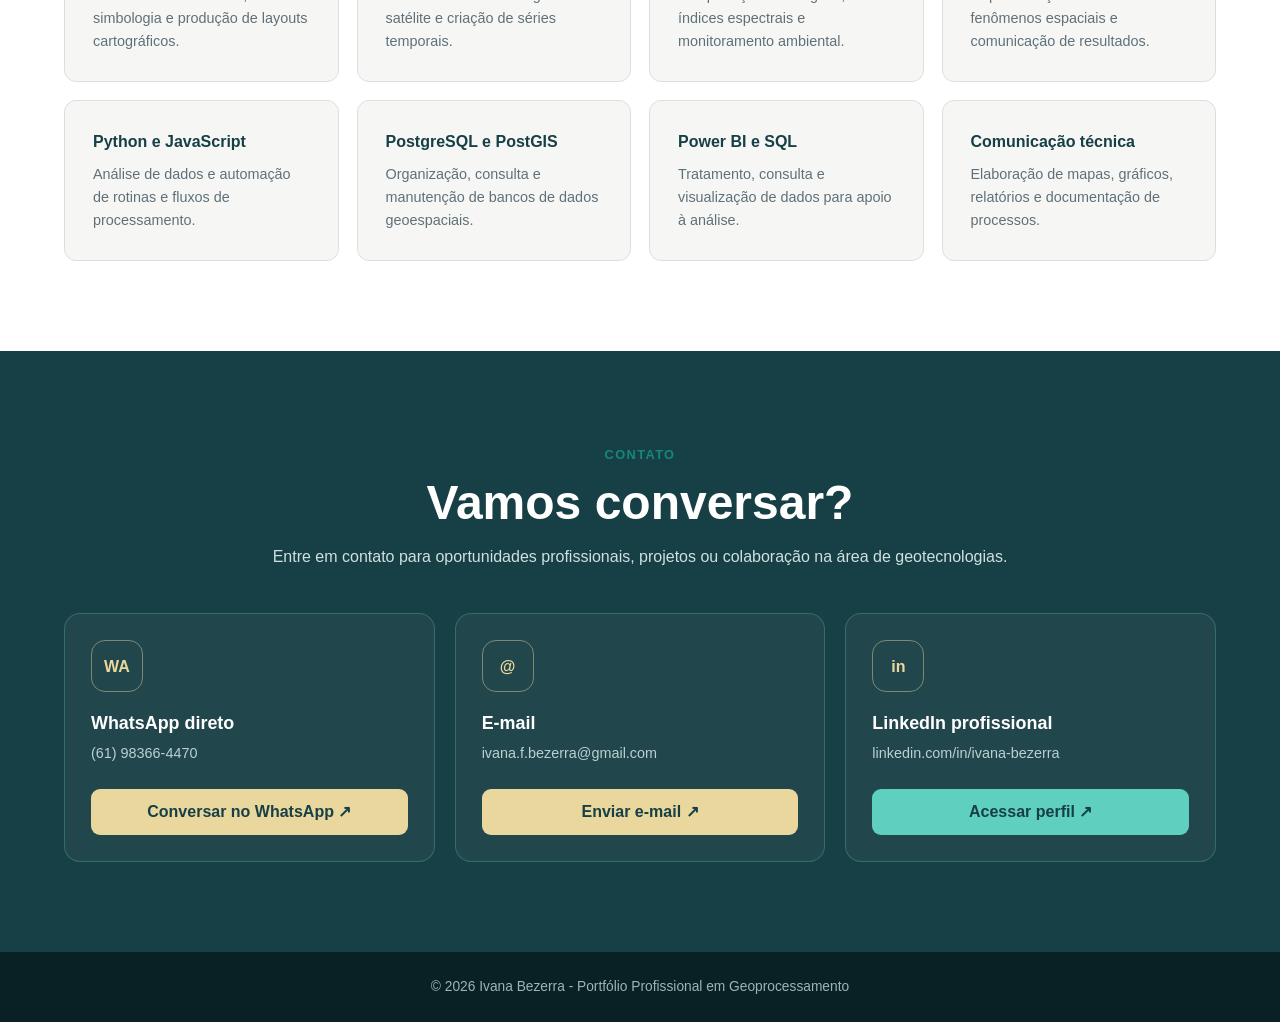
==== commit 3f1f0164: "Add files via upload" ====
--- a/pt/index.html
+++ b/pt/index.html
@@ -12,27 +12,27 @@
 <section class="hero" id="inicio"><div class="container hero-grid"><div><span class="tag">Portfólio Profissional em Geoprocessamento</span><h1>Ivana <span>Bezerra</span></h1><h2>Geoprocessamento | Sensoriamento Remoto | Análise Espacial</h2><p>Engenheira Aeroespacial pela Universidade de Brasília, com experiência em dados geoespaciais, produção cartográfica e automação de processos.</p><div class="buttons"><a class="button" href="#projetos">Explorar projetos</a><a class="button button-outline" href="../curriculo-ivana-bezerra.pdf" rel="noopener noreferrer" target="_blank">Ver currículo</a><a class="button button-outline" href="#contato">Contato</a></div></div><div class="profile-wrap"><img alt="Fotografia profissional de Ivana Bezerra" class="profile-photo" src="../foto-ivana.JPG"/></div></div></section>
 <section id="sobre"><div class="container"><div class="section-head"><span>Sobre mim</span><h2>Engenharia, dados e análise do território</h2></div><div class="about-grid"><div class="about-copy"><p>Sou <strong>Ivana Figueiredo Bezerra</strong>, engenheira aeroespacial formada pela Universidade de Brasília (UnB), com experiência em análise de dados geoespaciais, sistemas de informação geográfica e automação de processos utilizando Python.</p><p>Minha experiência mais recente foi como <strong>Estagiária em Dados Geoespaciais na Agência Nacional de Energia Elétrica (ANEEL)</strong>, entre abril de 2024 e dezembro de 2025. Atuei na manutenção de bancos de dados geoespaciais, produção de mapas temáticos em QGIS e ArcGIS, tratamento de dados raster e vetoriais, manipulação de imagens de satélite e desenvolvimento de scripts para automatização de fluxos de trabalho.</p><p>Este portfólio reúne projetos de geoprocessamento, sensoriamento remoto e cartografia temática, apresentando o processo completo: definição do problema, preparação dos dados, análise espacial, construção dos mapas e comunicação dos resultados.</p></div><aside class="highlight"><h3>Perfil profissional</h3><p>Busco oportunidades de nível inicial em geoprocessamento, análise geoespacial e dados, nas quais possa combinar raciocínio analítico, programação e comunicação técnica.</p><div class="facts"><div class="fact"><strong>Formação</strong><span>Engenharia Aeroespacial - UnB, 2019-2026</span></div><div class="fact"><strong>Experiência recente</strong><span>Dados Geoespaciais - ANEEL</span></div><div class="fact"><strong>Localização</strong><span>Brasília, Distrito Federal</span></div></div></aside></div></div></section>
 <section class="projects" id="projetos"><div class="container"><div class="section-head center"><span>Portfólio cartográfico</span><h2>Galeria de Projetos</h2><p>Explore estudos desenvolvidos com dados oficiais, técnicas de geoprocessamento, sensoriamento remoto e análise espacial aplicada.</p></div><div aria-label="Filtrar projetos por categoria" class="filters"><button class="filter active" data-filter="todos" type="button">Todos os projetos <span>5</span></button><button class="filter" data-filter="sensoriamento" type="button">Sensoriamento Remoto <span>1</span></button><button class="filter" data-filter="sig" type="button">SIG e Análise Espacial <span>3</span></button><button class="filter" data-filter="automacao" type="button">Automação GIS <span>1</span></button><button class="filter" data-filter="dashboards" type="button">Dashboards e Webmaps <span>1</span></button></div><div class="gallery" id="projectGallery">
-<article class="project-card project-featured" data-category="sig automacao" id="projeto-georeport">
+<article class="project-card" data-category="sig automacao" data-order="5" id="projeto-georeport">
 <div class="project-image georeport-image"><span class="category-badge">Automação GIS com Python</span>
 <img alt="GeoReport: mapa temático de uso e cobertura da terra de Niquelândia, Goiás" class="georeport-cover" fetchpriority="high" src="../capa-georeport.png"/></div>
-<div class="project-body"><span class="project-label">Projeto em destaque · GeoReport</span>
+<div class="project-body"><span class="project-label">GeoReport · Automação GIS</span>
 <h3>GeoReport — Diagnósticos Territoriais Automatizados</h3><p>Desenvolvimento de uma ferramenta reutilizável em Python para análise de uso e cobertura do solo em diferentes áreas do Brasil. O fluxo valida dados vetoriais, identifica UFs, obtém classificações do MapBiomas pelo Google Earth Engine, calcula áreas por classe e gera mapas temáticos, tabelas e relatórios técnicos em PDF.</p>
 <div class="tech"><span>Python</span><span>GeoPandas</span><span>Rasterio</span><span>MapBiomas</span><span>Google Earth Engine</span><span>Google Drive API</span><span>ReportLab</span></div>
 <div class="project-actions">
-<a class="project-button" href="../estudo-georeport-diagnostico-territorial.pdf" rel="noopener noreferrer" target="_blank">Ver estudo de caso (PDF)</a>
-<a class="project-button project-button-secondary" href="https://github.com/ivanafbezerra-afk/GeoReport_Diagnostico_territorial" rel="noopener noreferrer" target="_blank">Repositório no GitHub</a>
-<a class="project-button project-button-secondary" href="https://github.com/ivanafbezerra-afk/GeoReport_Diagnostico_territorial/blob/main/main.py" rel="noopener noreferrer" target="_blank">Código principal (Python)</a>
-<a class="project-button project-button-secondary" href="https://github.com/ivanafbezerra-afk/GeoReport_Diagnostico_territorial/blob/main/gee_mapbiomas.py" rel="noopener noreferrer" target="_blank">Integração Earth Engine</a>
-<a class="project-button project-button-secondary" href="https://github.com/ivanafbezerra-afk/GeoReport_Diagnostico_territorial/blob/main/relatorio_georeport.py" rel="noopener noreferrer" target="_blank">Gerador de relatórios</a>
+<a class="project-button" href="../estudo-georeport-diagnostico-territorial.pdf" rel="noopener noreferrer" target="_blank">Ver estudo de caso (PDF · PT)</a>
+<a class="project-button project-button-secondary" href="https://github.com/ivanafbezerra-afk/GeoReport" rel="noopener noreferrer" target="_blank">Repositório no GitHub</a>
+<a class="project-button project-button-secondary" href="https://github.com/ivanafbezerra-afk/GeoReport/blob/main/main.py" rel="noopener noreferrer" target="_blank">Código principal (Python)</a>
+<a class="project-button project-button-secondary" href="https://github.com/ivanafbezerra-afk/GeoReport/blob/main/earth_engine_mapbiomas.py" rel="noopener noreferrer" target="_blank">Integração Earth Engine</a>
+<a class="project-button project-button-secondary" href="https://github.com/ivanafbezerra-afk/GeoReport/blob/main/technical_report.py" rel="noopener noreferrer" target="_blank">Gerador de relatórios</a>
 </div>
 </div></article>
-<article class="project-card" data-category="sensoriamento"><div class="project-image"><span class="category-badge">Sensoriamento remoto</span><img alt="Mapa de mudanças do NDVI no Distrito Federal entre 2018 e 2025" src="../capa-projeto-ndvi.png"/></div><div class="project-body"><span class="project-label">Projeto geoespacial #01</span><h3>Monitoramento multitemporal da vegetação no Distrito Federal</h3><p>Análise da dinâmica do NDVI entre 2018 e 2025, com foco na estação seca e na identificação espacial de áreas de redução, estabilidade e aumento da vegetação.</p><div class="tech"><span>Sentinel-2</span><span>Google Earth Engine</span><span>QGIS</span><span>NDVI</span><span>JavaScript</span></div><div class="project-actions"><a class="project-button" href="../estudo-ndvi-distrito-federal.pdf" rel="noopener noreferrer" target="_blank">Ver estudo de caso</a><a class="project-button project-button-secondary" href="https://github.com/ivanafbezerra-afk/monitoramento-ndvi-distrito-federal" rel="noopener noreferrer" target="_blank">Ver código no GitHub</a></div></div></article>
-<article class="project-card" data-category="sig"><div class="project-image"><span class="category-badge">SIG e análise socioespacial</span><img alt="Mapa do estudo de pobreza energética no Distrito Federal" src="../capa-pobreza-energetica.png"/></div><div class="project-body"><span class="project-label">Projeto geoespacial #02</span><h3>Pobreza energética no Distrito Federal</h3><p>Estudo desenvolvido na UnB para identificar e caracterizar áreas com pobreza energética em Fercal, Paranoá e Pôr do Sol/Sol Nascente, utilizando dados censitários e do setor elétrico.</p><div class="tech"><span>QGIS</span><span>IBGE</span><span>ANEEL</span><span>Censo 2010 e 2022</span><span>Setores censitários</span></div><div class="project-actions"><a class="project-button" href="../estudo-pobreza-energetica.pdf" rel="noopener noreferrer" target="_blank">Ver apresentação</a></div></div></article>
-<article class="project-card" data-category="sig"><div class="project-image"><span class="category-badge">PostGIS e análise espacial</span><img alt="Mapa de concentração espacial dos focos de calor no Distrito Federal em 2025" loading="lazy" src="../capa-projeto-queimadas.png"/></div><div class="project-body"><span class="project-label">Projeto geoespacial #03</span><h3>Focos de calor no Distrito Federal em 2025</h3><p>Análise espacial e temporal de 234 detecções do satélite AQUA_M-T, com dados do INPE. Integração de PostgreSQL/PostGIS ao QGIS, consultas mensais e mapa de concentração espacial por Kernel.</p><div class="tech"><span>PostgreSQL</span><span>PostGIS</span><span>SQL</span><span>QGIS</span><span>INPE</span><span>Kernel</span></div><div class="project-actions"><a class="project-button" href="../estudo-queimadas-distrito-federal.pdf" rel="noopener noreferrer" target="_blank">Ver estudo de caso</a><a class="project-button project-button-secondary" href="https://github.com/ivanafbezerra-afk/estudo-areas-queimadas-df-2025/blob/HEAD/scripts_queimadas_df_2025.sql" rel="noopener noreferrer" target="_blank">Ver código SQL no GitHub</a></div></div></article>
-<article class="project-card" data-category="dashboards"><div class="project-image" style="background:#fff"><span class="category-badge">Dashboards e Webmaps</span><img alt="Dashboard de usinas solares e eólicas no Brasil, com indicadores de potência e mapa" loading="lazy" src="../capa-energia-brasil.png" style="object-fit:contain"/></div><div class="project-body"><span class="project-label">Projeto geoespacial #04</span><h3>Dashboard Geoespacial de Energia no Brasil</h3><p>Integração de dados públicos da ANEEL, EPE e IBGE em dashboards e mapa interativo. Análise de 18.440 usinas solares e eólicas em operação, 58.551,91 MW de potência fiscalizada e 2.189 registros de transmissão, com validação espacial das coordenadas.</p><div class="tech"><span>Python</span><span>pandas</span><span>GeoPandas</span><span>Folium</span><span>Power BI</span><span>QGIS</span></div><div class="project-actions"><a class="project-button" href="https://ivanafbezerra-afk.github.io/dashboard-energia-brasil/dashboard.html" rel="noopener noreferrer" target="_blank">Explorar dashboards interativos</a><a class="project-button" href="https://ivanafbezerra-afk.github.io/dashboard-energia-brasil/" rel="noopener noreferrer" target="_blank">Explorar mapa interativo</a><a class="project-button" href="../estudo-energia-brasil.pdf" rel="noopener noreferrer" target="_blank">Ver estudo de caso</a><a class="project-button project-button-secondary" href="https://github.com/ivanafbezerra-afk/dashboard-energia-brasil/tree/main/scripts" rel="noopener noreferrer" target="_blank">Ver códigos Python</a></div></div></article>
+<article class="project-card" data-category="sensoriamento" data-order="4"><div class="project-image"><span class="category-badge">Sensoriamento remoto</span><img alt="Mapa de mudanças do NDVI no Distrito Federal entre 2018 e 2025" src="../capa-projeto-ndvi.png"/></div><div class="project-body"><span class="project-label">Projeto geoespacial #01</span><h3>Monitoramento multitemporal da vegetação no Distrito Federal</h3><p>Análise da dinâmica do NDVI entre 2018 e 2025, com foco na estação seca e na identificação espacial de áreas de redução, estabilidade e aumento da vegetação.</p><div class="tech"><span>Sentinel-2</span><span>Google Earth Engine</span><span>QGIS</span><span>NDVI</span><span>JavaScript</span></div><div class="project-actions"><a class="project-button" href="../estudo-ndvi-distrito-federal.pdf" rel="noopener noreferrer" target="_blank">Ver estudo de caso (PDF · PT)</a><a class="project-button project-button-secondary" href="https://github.com/ivanafbezerra-afk/monitoramento-ndvi-distrito-federal" rel="noopener noreferrer" target="_blank">Ver código no GitHub</a></div></div></article>
+<article class="project-card" data-category="sig" data-order="3"><div class="project-image"><span class="category-badge">SIG e análise socioespacial</span><img alt="Mapa do estudo de pobreza energética no Distrito Federal" src="../capa-pobreza-energetica.png"/></div><div class="project-body"><span class="project-label">Projeto geoespacial #02</span><h3>Pobreza energética no Distrito Federal</h3><p>Estudo desenvolvido na UnB para identificar e caracterizar áreas com pobreza energética em Fercal, Paranoá e Pôr do Sol/Sol Nascente, utilizando dados censitários e do setor elétrico.</p><div class="tech"><span>QGIS</span><span>IBGE</span><span>ANEEL</span><span>Censo 2010 e 2022</span><span>Setores censitários</span></div><div class="project-actions"><a class="project-button" href="../estudo-pobreza-energetica.pdf" rel="noopener noreferrer" target="_blank">Ver apresentação</a></div></div></article>
+<article class="project-card" data-category="sig" data-order="2"><div class="project-image"><span class="category-badge">PostGIS e análise espacial</span><img alt="Mapa de concentração espacial dos focos de calor no Distrito Federal em 2025" loading="lazy" src="../capa-projeto-queimadas.png"/></div><div class="project-body"><span class="project-label">Projeto geoespacial #03</span><h3>Focos de calor no Distrito Federal em 2025</h3><p>Análise espacial e temporal de 234 detecções do satélite AQUA_M-T, com dados do INPE. Integração de PostgreSQL/PostGIS ao QGIS, consultas mensais e mapa de concentração espacial por Kernel.</p><div class="tech"><span>PostgreSQL</span><span>PostGIS</span><span>SQL</span><span>QGIS</span><span>INPE</span><span>Kernel</span></div><div class="project-actions"><a class="project-button" href="../estudo-queimadas-distrito-federal.pdf" rel="noopener noreferrer" target="_blank">Ver estudo de caso</a><a class="project-button project-button-secondary" href="https://github.com/ivanafbezerra-afk/estudo-areas-queimadas-df-2025/blob/HEAD/scripts_queimadas_df_2025.sql" rel="noopener noreferrer" target="_blank">Ver código SQL no GitHub</a></div></div></article>
+<article class="project-card" data-category="dashboards" data-order="1"><div class="project-image" style="background:#fff"><span class="category-badge">Dashboards e Webmaps</span><img alt="Dashboard de usinas solares e eólicas no Brasil, com indicadores de potência e mapa" loading="lazy" src="../capa-energia-brasil.png" style="object-fit:contain"/></div><div class="project-body"><span class="project-label">Projeto geoespacial #04</span><h3>Dashboard Geoespacial de Energia no Brasil</h3><p>Integração de dados públicos da ANEEL, EPE e IBGE em dashboards e mapa interativo. Análise de 18.440 usinas solares e eólicas em operação, 58.551,91 MW de potência fiscalizada e 2.189 registros de transmissão, com validação espacial das coordenadas.</p><div class="tech"><span>Python</span><span>pandas</span><span>GeoPandas</span><span>Folium</span><span>Power BI</span><span>QGIS</span></div><div class="project-actions"><a class="project-button" href="https://ivanafbezerra-afk.github.io/dashboard-energia-brasil/dashboard.html" rel="noopener noreferrer" target="_blank">Explorar dashboards interativos</a><a class="project-button" href="https://ivanafbezerra-afk.github.io/dashboard-energia-brasil/" rel="noopener noreferrer" target="_blank">Explorar mapa interativo</a><a class="project-button" href="../estudo-energia-brasil.pdf" rel="noopener noreferrer" target="_blank">Ver estudo de caso</a><a class="project-button project-button-secondary" href="https://github.com/ivanafbezerra-afk/dashboard-energia-brasil/tree/main/scripts" rel="noopener noreferrer" target="_blank">Ver códigos Python</a></div></div></article>
 </div></div></section>
 <section class="skills" id="competencias"><div class="container"><div class="section-head"><span>Competências</span><h2>Ferramentas e conhecimentos</h2><p>Tecnologias utilizadas na produção, análise e apresentação de informações geoespaciais.</p></div><div class="skills-grid"><article class="skill"><h3>QGIS e ArcGIS</h3><p>Análise raster e vetorial, simbologia e produção de layouts cartográficos.</p></article><article class="skill"><h3>Google Earth Engine</h3><p>Processamento de imagens de satélite e criação de séries temporais.</p></article><article class="skill"><h3>Sensoriamento remoto</h3><p>Interpretação de imagens, índices espectrais e monitoramento ambiental.</p></article><article class="skill"><h3>Cartografia temática</h3><p>Representação visual de fenômenos espaciais e comunicação de resultados.</p></article><article class="skill"><h3>Python e JavaScript</h3><p>Análise de dados e automação de rotinas e fluxos de processamento.</p></article><article class="skill"><h3>PostgreSQL e PostGIS</h3><p>Organização, consulta e manutenção de bancos de dados geoespaciais.</p></article><article class="skill"><h3>Power BI e SQL</h3><p>Tratamento, consulta e visualização de dados para apoio à análise.</p></article><article class="skill"><h3>Comunicação técnica</h3><p>Elaboração de mapas, gráficos, relatórios e documentação de processos.</p></article></div></div></section>
-<section class="contact" id="contato"><div class="container"><div class="section-head center"><span>Contato</span><h2>Vamos conversar?</h2><p>Entre em contato para oportunidades profissionais, projetos ou colaboração na área de geotecnologias.</p></div><div class="contact-grid"><article class="contact-card"><span class="contact-icon">WA</span><h3>WhatsApp direto</h3><p class="contact-value">(61) 98366-4470</p><a class="contact-button" href="https://wa.me/5561983664470" rel="noopener noreferrer" target="_blank">Conversar no WhatsApp ↗</a></article><article class="contact-card"><span class="contact-icon">@</span><h3>E-mail</h3><p class="contact-value">ivana.f.bezerra@gmail.com</p><a class="contact-button" href="mailto:ivana.f.bezerra@gmail.com">Enviar e-mail ↗</a></article><article class="contact-card"><span class="contact-icon">in</span><h3>LinkedIn profissional</h3><p class="contact-value">ivana-bezerra-765650332</p><a class="contact-button linkedin" href="https://www.linkedin.com/in/ivana-bezerra-765650332" rel="noopener noreferrer" target="_blank">Acessar perfil ↗</a></article></div></div></section>
+<section class="contact" id="contato"><div class="container"><div class="section-head center"><span>Contato</span><h2>Vamos conversar?</h2><p>Entre em contato para oportunidades profissionais, projetos ou colaboração na área de geotecnologias.</p></div><div class="contact-grid"><article class="contact-card"><span class="contact-icon">WA</span><h3>WhatsApp direto</h3><p class="contact-value">(61) 98366-4470</p><a class="contact-button" href="https://wa.me/5561983664470" rel="noopener noreferrer" target="_blank">Conversar no WhatsApp ↗</a></article><article class="contact-card"><span class="contact-icon">@</span><h3>E-mail</h3><p class="contact-value">ivana.f.bezerra@gmail.com</p><a class="contact-button" href="mailto:ivana.f.bezerra@gmail.com">Enviar e-mail ↗</a></article><article class="contact-card"><span class="contact-icon">in</span><h3>LinkedIn profissional</h3><p class="contact-value">linkedin.com/in/ivana-bezerra</p><a class="contact-button linkedin" href="https://www.linkedin.com/in/ivana-bezerra/" rel="noopener noreferrer" target="_blank">Acessar perfil ↗</a></article></div></div></section>
 </main>
 <footer><div class="container">© 2026 Ivana Bezerra - Portfólio Profissional em Geoprocessamento</div></footer>
 <script defer="True" src="../main.js"></script></body>
--- a/styles.css
+++ b/styles.css
@@ -24,39 +24,3 @@
 /* GeoReport project: keep the full user-supplied map cover visible. */
 .project-image.georeport-image{background:#fff}
 .project-image img.georeport-cover{object-fit:contain;object-position:center;padding:6px;background:#fff}
-
-
-/* Featured GeoReport: first in the project gallery, with a wider presentation. */
-.gallery > .project-featured {
-  grid-column: 1 / -1;
-  display: grid;
-  grid-template-columns: minmax(0, .94fr) minmax(0, 1.06fr);
-  border: 2px solid rgba(88, 201, 185, .73);
-  background: linear-gradient(130deg, #0c3333, #123b37);
-  box-shadow: 0 26px 60px rgba(0, 0, 0, .26);
-}
-.project-featured .project-image {
-  height: 100%;
-  min-height: 410px;
-  border-right: 1px solid rgba(88, 201, 185, .25);
-}
-.project-featured .project-body {
-  padding: clamp(27px, 3.5vw, 43px);
-  align-self: center;
-}
-.project-featured h3 {
-  font-size: clamp(1.6rem, 2.2vw, 2rem);
-}
-.project-featured p { font-size: 1rem; line-height: 1.65; }
-.project-featured .project-label { color: #e9d79d; }
-.project-featured .project-actions { gap: 10px; }
-.project-featured .project-button { font-size: .85rem; }
-@media (max-width: 800px) {
-  .gallery > .project-featured { display: block; }
-  .project-featured .project-image { height: 320px; min-height: 0; border-right: 0; border-bottom: 1px solid rgba(88, 201, 185, .25); }
-}
-@media (max-width: 560px) {
-  .project-featured .project-image { height: 240px; }
-  .project-featured .project-body { padding: 24px 20px 28px; }
-  .project-featured .project-button { width: 100%; }
-}
